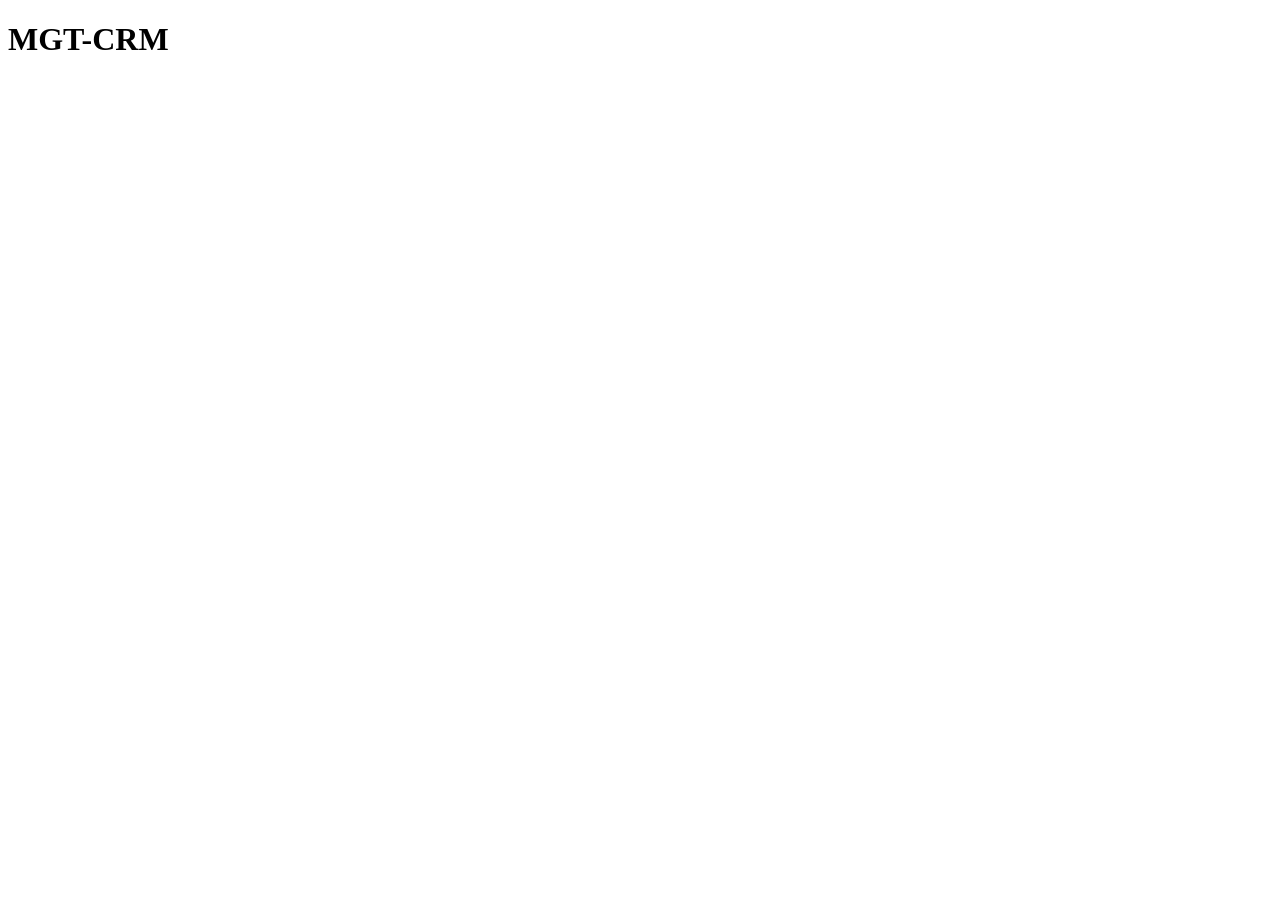
==== index.html @ ab5a0347 "Initial folder structure for GitHub Pages HTML prototype Co-Authored-By: Claude Sonnet 4.6 <noreply@" ====
<!DOCTYPE html>
<html lang="en">
<head>
  <meta charset="UTF-8" />
  <meta name="viewport" content="width=device-width, initial-scale=1.0" />
  <title>MGT-CRM Prototype</title>
  <link rel="stylesheet" href="assets/css/style.css" />
</head>
<body>
  <h1>MGT-CRM</h1>
  <script src="assets/js/main.js"></script>
</body>
</html>
---- assets/css/style.css ----
/* MGT-CRM styles */
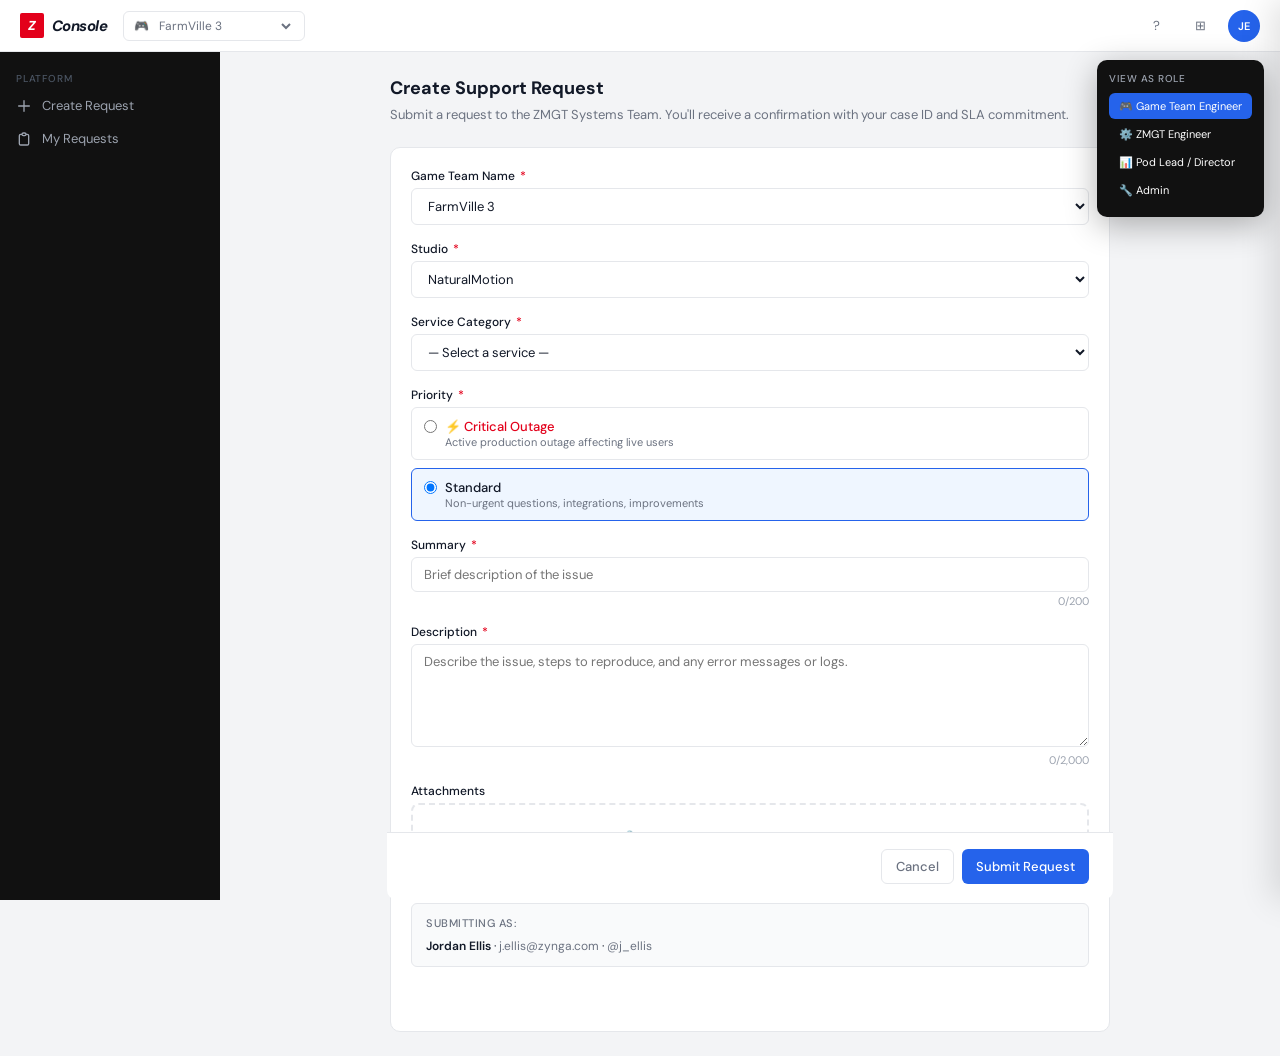
==== commit 6f9c6990: "Rename ZMGT_CRM_Prototype_v2.html to index.html" ====
--- a/index.html
+++ b/index.html
@@ -1,13 +1,1821 @@
 <!DOCTYPE html>
 <html lang="en">
 <head>
-  <meta charset="UTF-8" />
-  <meta name="viewport" content="width=device-width, initial-scale=1.0" />
-  <title>MGT-CRM Prototype</title>
-  <link rel="stylesheet" href="assets/css/style.css" />
+<meta charset="UTF-8">
+<meta name="viewport" content="width=device-width, initial-scale=1.0">
+<title>ZMGT Developer Portal — Support CRM</title>
+<link rel="preconnect" href="https://fonts.googleapis.com">
+<link href="https://fonts.googleapis.com/css2?family=DM+Sans:wght@400;500;600;700&family=DM+Mono:wght@400;500&display=swap" rel="stylesheet">
+<style>
+  :root {
+    --sidebar-bg: #111111;
+    --primary: #2563EB;
+    --primary-light: #EFF6FF;
+    --content-bg: #F3F4F6;
+    --card: #FFFFFF;
+    --border: #E5E7EB;
+    --text-primary: #111827;
+    --text-secondary: #6B7280;
+    --text-tertiary: #9CA3AF;
+    --red: #E3001B;
+    --red-light: #FEE2E2;
+    --amber: #D97706;
+    --amber-light: #FEF3C7;
+    --green: #16A34A;
+    --green-light: #DCFCE7;
+    --purple: #7C3AED;
+    --purple-light: #EDE9FE;
+    --gray: #6B7280;
+    --nav-w: 220px;
+    --top-h: 52px;
+  }
+  * { box-sizing: border-box; margin: 0; padding: 0; }
+  body { font-family: 'DM Sans', sans-serif; font-size: 13px; color: var(--text-primary); background: var(--content-bg); display: flex; flex-direction: column; min-height: 100vh; }
+  
+  /* TOP NAV */
+  .topnav {
+    position: fixed; top: 0; left: 0; right: 0; height: var(--top-h);
+    background: #fff; border-bottom: 1px solid var(--border);
+    display: flex; align-items: center; padding: 0 20px; z-index: 100;
+    justify-content: space-between;
+  }
+  .topnav-left { display: flex; align-items: center; gap: 16px; }
+  .logo { display: flex; align-items: center; gap: 8px; text-decoration: none; }
+  .logo-mark { background: var(--red); color: #fff; font-weight: 900; font-style: italic; font-size: 13px; padding: 4px 8px; border-radius: 2px; letter-spacing: -0.5px; }
+  .logo-text { font-weight: 700; font-style: italic; font-size: 15px; color: var(--text-primary); letter-spacing: -0.5px; }
+  .game-selector {
+    display: flex; align-items: center; gap: 6px; padding: 5px 10px;
+    border: 1px solid var(--border); border-radius: 6px; cursor: pointer;
+    font-size: 12px; color: var(--text-secondary); background: #fff;
+  }
+  .game-selector:hover { border-color: var(--primary); }
+  .topnav-right { display: flex; align-items: center; gap: 12px; }
+  .nav-icon { width: 32px; height: 32px; display: flex; align-items: center; justify-content: center; border-radius: 6px; cursor: pointer; color: var(--text-secondary); }
+  .nav-icon:hover { background: var(--content-bg); }
+  .avatar { width: 32px; height: 32px; background: var(--primary); border-radius: 50%; color: #fff; font-size: 11px; font-weight: 600; display: flex; align-items: center; justify-content: center; cursor: pointer; }
+
+  /* ROLE SWITCHER */
+  .role-switcher {
+    position: fixed; top: 60px; right: 16px; background: var(--sidebar-bg); color: #fff;
+    border-radius: 10px; padding: 12px; z-index: 200; font-size: 11px; box-shadow: 0 8px 32px rgba(0,0,0,0.3);
+  }
+  .role-switcher label { color: var(--text-tertiary); font-size: 10px; font-weight: 500; text-transform: uppercase; letter-spacing: 0.5px; display: block; margin-bottom: 8px; }
+  .role-btn { display: block; width: 100%; text-align: left; padding: 6px 10px; border-radius: 6px; border: none; background: transparent; color: #fff; font-size: 11px; cursor: pointer; font-family: 'DM Sans', sans-serif; margin-bottom: 2px; }
+  .role-btn:hover, .role-btn.active { background: var(--primary); }
+
+  /* SIDEBAR */
+  .sidebar {
+    position: fixed; top: var(--top-h); left: 0; bottom: 0; width: var(--nav-w);
+    background: var(--sidebar-bg); z-index: 90; overflow-y: auto; padding: 8px 0;
+  }
+  .nav-section-label { color: #4B5563; font-size: 10px; font-weight: 500; text-transform: uppercase; letter-spacing: 0.8px; padding: 12px 16px 4px; }
+  .nav-item {
+    display: flex; align-items: center; gap: 10px; padding: 8px 16px; cursor: pointer;
+    color: #9CA3AF; font-size: 13px; position: relative; transition: color 0.15s;
+    border: none; background: transparent; width: 100%; text-align: left; font-family: 'DM Sans', sans-serif;
+  }
+  .nav-item:hover { color: #fff; }
+  .nav-item.active { color: #fff; background: rgba(37,99,235,0.15); }
+  .nav-item.active::before { content: ''; position: absolute; left: 0; top: 4px; bottom: 4px; width: 3px; background: var(--primary); border-radius: 0 2px 2px 0; }
+  .nav-icon-s { width: 16px; height: 16px; flex-shrink: 0; }
+
+  /* MAIN CONTENT */
+  .main { margin-left: var(--nav-w); margin-top: var(--top-h); padding: 24px; min-height: calc(100vh - var(--top-h)); }
+
+  /* ALERT BANNER */
+  .alert-banner { background: var(--red-light); border-bottom: 1px solid #FECACA; padding: 10px 24px; margin-left: var(--nav-w); margin-top: var(--top-h); position: sticky; top: var(--top-h); z-index: 80; display: flex; align-items: center; justify-content: space-between; }
+  .alert-banner.hidden { display: none; }
+  .alert-banner-text { color: var(--red); font-size: 13px; font-weight: 500; display: flex; align-items: center; gap: 8px; }
+  .alert-banner-close { color: var(--red); cursor: pointer; font-size: 16px; background: none; border: none; padding: 0; }
+
+  /* CARDS */
+  .card { background: var(--card); border: 1px solid var(--border); border-radius: 10px; padding: 20px; }
+  .card-title { font-size: 14px; font-weight: 600; color: var(--text-primary); margin-bottom: 16px; }
+  .page-title { font-size: 18px; font-weight: 700; margin-bottom: 6px; }
+  .page-sub { color: var(--text-secondary); font-size: 13px; margin-bottom: 24px; }
+
+  /* BADGES */
+  .badge { display: inline-flex; align-items: center; gap: 4px; padding: 2px 8px; border-radius: 20px; font-size: 11px; font-weight: 500; white-space: nowrap; }
+  .badge-open { background: #EFF6FF; color: var(--primary); }
+  .badge-inprogress { background: var(--amber-light); color: var(--amber); }
+  .badge-waiting { background: var(--purple-light); color: var(--purple); }
+  .badge-resolved { background: var(--green-light); color: var(--green); }
+  .badge-autoclosed { background: #F3F4F6; color: var(--gray); }
+  .badge-critical { background: var(--red-light); color: var(--red); }
+  .badge-standard { background: #F3F4F6; color: var(--gray); border: 1px solid var(--border); }
+  .badge-active { background: var(--green-light); color: var(--green); }
+  .badge-disabled { background: #F3F4F6; color: var(--gray); }
+  .badge-proto { background: #FEF3C7; color: #92400E; }
+  .badge-preprod { background: var(--purple-light); color: var(--purple); }
+  .badge-prod { background: var(--green-light); color: var(--green); }
+
+  /* SLA BAR */
+  .sla-bar-wrap { display: flex; flex-direction: column; gap: 3px; min-width: 100px; }
+  .sla-bar-track { height: 4px; border-radius: 2px; background: var(--border); overflow: hidden; }
+  .sla-bar-fill { height: 100%; border-radius: 2px; transition: width 0.3s; }
+  .sla-fill-green { background: var(--green); }
+  .sla-fill-amber { background: var(--amber); }
+  .sla-fill-red { background: var(--red); }
+  .sla-fill-gray { background: var(--text-tertiary); }
+  .sla-label { font-size: 11px; color: var(--text-secondary); }
+  .sla-label.breached { color: var(--red); font-weight: 500; }
+  .sla-label.atrisk { color: var(--amber); font-weight: 500; }
+
+  /* TABLES */
+  .data-table { width: 100%; border-collapse: collapse; }
+  .data-table th { font-size: 11px; font-weight: 500; text-transform: uppercase; letter-spacing: 0.5px; color: var(--text-secondary); padding: 8px 12px; text-align: left; border-bottom: 1px solid var(--border); background: #FAFAFA; }
+  .data-table td { padding: 10px 12px; border-bottom: 1px solid var(--border); font-size: 13px; vertical-align: middle; }
+  .data-table tr:last-child td { border-bottom: none; }
+  .data-table tr.clickable { cursor: pointer; }
+  .data-table tr.clickable:hover td { background: #F9FAFB; }
+  .data-table tr.critical-row td:first-child { border-left: 3px solid var(--red); }
+  .data-table tr.breach-row td { background: #FFF5F5; }
+  .mono { font-family: 'DM Mono', monospace; font-size: 12px; color: var(--text-secondary); }
+  .link { color: var(--primary); cursor: pointer; text-decoration: none; }
+  .link:hover { text-decoration: underline; }
+
+  /* FILTER BAR */
+  .filter-bar { display: flex; align-items: center; gap: 8px; margin-bottom: 16px; flex-wrap: wrap; }
+  .filter-select { padding: 7px 10px; border: 1px solid var(--border); border-radius: 6px; font-size: 12px; background: #fff; color: var(--text-primary); font-family: 'DM Sans', sans-serif; cursor: pointer; }
+  .filter-select:focus { outline: none; border-color: var(--primary); }
+  .search-input { padding: 7px 12px; border: 1px solid var(--border); border-radius: 6px; font-size: 13px; background: #fff; color: var(--text-primary); font-family: 'DM Sans', sans-serif; min-width: 200px; }
+  .search-input:focus { outline: none; border-color: var(--primary); }
+  .filter-chip { display: inline-flex; align-items: center; gap: 4px; padding: 3px 8px; background: var(--primary-light); color: var(--primary); border-radius: 20px; font-size: 11px; }
+  .filter-chip button { border: none; background: none; color: var(--primary); cursor: pointer; padding: 0; font-size: 13px; line-height: 1; }
+
+  /* BUTTONS */
+  .btn { display: inline-flex; align-items: center; gap: 6px; padding: 8px 14px; border-radius: 6px; font-size: 13px; font-weight: 500; cursor: pointer; border: none; font-family: 'DM Sans', sans-serif; transition: opacity 0.15s; white-space: nowrap; }
+  .btn:hover { opacity: 0.88; }
+  .btn-primary { background: var(--primary); color: #fff; }
+  .btn-secondary { background: #fff; color: var(--text-primary); border: 1px solid var(--border); }
+  .btn-ghost { background: transparent; color: var(--text-secondary); border: 1px solid var(--border); }
+  .btn-danger { background: var(--red); color: #fff; }
+  .btn-sm { padding: 5px 10px; font-size: 12px; }
+  .btn-icon { padding: 6px; border-radius: 6px; background: transparent; border: none; cursor: pointer; color: var(--text-secondary); font-size: 14px; }
+  .btn-icon:hover { background: var(--content-bg); }
+
+  /* FORMS */
+  .form-group { margin-bottom: 16px; }
+  .form-label { display: block; font-size: 12px; font-weight: 500; color: var(--text-primary); margin-bottom: 4px; }
+  .form-label .req { color: var(--red); margin-left: 2px; }
+  .form-input, .form-select, .form-textarea { width: 100%; padding: 8px 12px; border: 1px solid var(--border); border-radius: 6px; font-size: 13px; font-family: 'DM Sans', sans-serif; color: var(--text-primary); background: #fff; }
+  .form-input:focus, .form-select:focus, .form-textarea:focus { outline: none; border-color: var(--primary); box-shadow: 0 0 0 3px rgba(37,99,235,0.08); }
+  .form-textarea { resize: vertical; min-height: 90px; }
+  .form-error { color: #B91C1C; font-size: 11px; margin-top: 3px; }
+  .form-hint { color: var(--text-secondary); font-size: 11px; margin-top: 3px; }
+  .char-counter { font-size: 11px; color: var(--text-tertiary); text-align: right; margin-top: 2px; }
+  .radio-group { display: flex; flex-direction: column; gap: 8px; }
+  .radio-option { display: flex; align-items: flex-start; gap: 8px; padding: 10px 12px; border: 1px solid var(--border); border-radius: 6px; cursor: pointer; }
+  .radio-option:hover { border-color: var(--primary); background: var(--primary-light); }
+  .radio-option.selected { border-color: var(--primary); background: var(--primary-light); }
+  .radio-option input { margin-top: 2px; }
+  .callout { padding: 10px 14px; border-radius: 6px; font-size: 12px; margin-top: 8px; }
+  .callout-amber { background: var(--amber-light); color: #92400E; border: 1px solid #FDE68A; }
+  .callout-blue { background: var(--primary-light); color: #1D4ED8; border: 1px solid #BFDBFE; }
+  .callout-green { background: var(--green-light); color: #14532D; border: 1px solid #BBF7D0; }
+  .route-preview { display: inline-flex; align-items: center; gap: 6px; padding: 4px 10px; background: var(--primary-light); color: var(--primary); border-radius: 20px; font-size: 12px; margin-top: 6px; }
+  .submitter-block { background: #F9FAFB; border: 1px solid var(--border); border-radius: 6px; padding: 12px 14px; font-size: 12px; }
+  .submitter-block strong { font-weight: 600; color: var(--text-primary); }
+  .drop-zone { border: 2px dashed var(--border); border-radius: 8px; padding: 24px; text-align: center; color: var(--text-secondary); font-size: 12px; cursor: pointer; transition: border-color 0.15s, background 0.15s; }
+  .drop-zone:hover { border-color: var(--primary); background: var(--primary-light); }
+  .form-sticky { position: sticky; bottom: 0; background: #fff; border-top: 1px solid var(--border); padding: 16px 24px; display: flex; gap: 8px; justify-content: flex-end; margin: 0 -24px -24px; border-radius: 0 0 10px 10px; }
+
+  /* DRAWER */
+  .drawer-overlay { position: fixed; inset: 0; background: rgba(0,0,0,0.25); z-index: 150; display: none; }
+  .drawer-overlay.open { display: block; }
+  .drawer { position: fixed; top: 0; right: 0; bottom: 0; width: 480px; background: #fff; z-index: 160; overflow-y: auto; box-shadow: -8px 0 32px rgba(0,0,0,0.12); transform: translateX(100%); transition: transform 0.25s ease; }
+  .drawer.open { transform: translateX(0); }
+  .drawer-header { padding: 16px 20px; border-bottom: 1px solid var(--border); display: flex; align-items: center; justify-content: space-between; position: sticky; top: 0; background: #fff; z-index: 1; }
+  .drawer-header-left { display: flex; align-items: center; gap: 8px; }
+  .drawer-body { padding: 20px; }
+  .drawer-section { margin-bottom: 20px; padding-bottom: 20px; border-bottom: 1px solid var(--border); }
+  .drawer-section:last-child { border-bottom: none; }
+  .drawer-section-title { font-size: 11px; font-weight: 500; text-transform: uppercase; letter-spacing: 0.5px; color: var(--text-secondary); margin-bottom: 10px; }
+
+  /* TIMELINE */
+  .timeline { display: flex; flex-direction: column; gap: 0; }
+  .timeline-item { display: flex; gap: 12px; padding-bottom: 16px; position: relative; }
+  .timeline-item::before { content: ''; position: absolute; left: 7px; top: 18px; bottom: -4px; width: 1px; background: var(--border); }
+  .timeline-item:last-child::before { display: none; }
+  .timeline-dot { width: 16px; height: 16px; border-radius: 50%; background: var(--border); flex-shrink: 0; margin-top: 2px; display: flex; align-items: center; justify-content: center; }
+  .timeline-dot.blue { background: var(--primary); }
+  .timeline-dot.green { background: var(--green); }
+  .timeline-dot.amber { background: var(--amber); }
+  .timeline-dot.red { background: var(--red); }
+  .timeline-content { flex: 1; }
+  .timeline-event { font-size: 13px; font-weight: 500; }
+  .timeline-meta { font-size: 11px; color: var(--text-secondary); margin-top: 2px; }
+
+  /* MODAL */
+  .modal-overlay { position: fixed; inset: 0; background: rgba(0,0,0,0.4); z-index: 200; display: none; align-items: center; justify-content: center; }
+  .modal-overlay.open { display: flex; }
+  .modal { background: #fff; border-radius: 12px; padding: 24px; width: 480px; max-width: 90vw; box-shadow: 0 20px 60px rgba(0,0,0,0.2); }
+  .modal-title { font-size: 16px; font-weight: 600; margin-bottom: 8px; }
+  .modal-sub { color: var(--text-secondary); font-size: 13px; margin-bottom: 20px; }
+  .modal-actions { display: flex; gap: 8px; justify-content: flex-end; margin-top: 20px; }
+
+  /* TOAST */
+  .toast-container { position: fixed; bottom: 20px; right: 20px; z-index: 300; display: flex; flex-direction: column; gap: 8px; }
+  .toast { background: #fff; border-radius: 8px; padding: 12px 16px; box-shadow: 0 4px 20px rgba(0,0,0,0.15); border-left: 4px solid; display: flex; align-items: center; justify-content: space-between; gap: 12px; min-width: 280px; animation: slideIn 0.25s ease; font-size: 13px; }
+  .toast-green { border-left-color: var(--green); }
+  .toast-blue { border-left-color: var(--primary); }
+  .toast-amber { border-left-color: var(--amber); }
+  .toast-red { border-left-color: var(--red); }
+  .toast-close { background: none; border: none; cursor: pointer; color: var(--text-tertiary); font-size: 16px; padding: 0; }
+  @keyframes slideIn { from { transform: translateX(100%); opacity: 0; } to { transform: translateX(0); opacity: 1; } }
+
+  /* SCREEN SECTIONS */
+  .screen { display: none; }
+  .screen.active { display: block; }
+  .grid-2 { display: grid; grid-template-columns: 65fr 35fr; gap: 16px; }
+  .grid-3 { display: grid; grid-template-columns: repeat(3, 1fr); gap: 16px; }
+  .grid-4 { display: grid; grid-template-columns: repeat(4, 1fr); gap: 16px; }
+  .section-gap { margin-bottom: 16px; }
+
+  /* KPI CARDS */
+  .kpi-card { background: var(--card); border: 1px solid var(--border); border-radius: 10px; padding: 20px; }
+  .kpi-label { font-size: 12px; color: var(--text-secondary); font-weight: 500; text-transform: uppercase; letter-spacing: 0.5px; margin-bottom: 8px; }
+  .kpi-value { font-size: 28px; font-weight: 700; color: var(--text-primary); margin-bottom: 4px; }
+  .kpi-delta { font-size: 12px; display: flex; align-items: center; gap: 4px; }
+  .kpi-delta.pos { color: var(--green); }
+  .kpi-delta.neg { color: var(--red); }
+  .kpi-delta.warn { color: var(--amber); }
+
+  /* DONUT */
+  .donut-wrap { display: flex; align-items: center; gap: 24px; }
+  .donut-svg { transform: rotate(-90deg); }
+  .donut-center-text { text-anchor: middle; dominant-baseline: central; font-family: 'DM Sans', sans-serif; }
+  .donut-legend { display: flex; flex-direction: column; gap: 8px; }
+  .donut-legend-item { display: flex; align-items: center; gap: 8px; font-size: 12px; }
+  .donut-dot { width: 10px; height: 10px; border-radius: 50%; }
+
+  /* BAR CHART */
+  .bar-chart { display: flex; flex-direction: column; gap: 10px; }
+  .bar-row { display: flex; align-items: center; gap: 10px; }
+  .bar-label { font-size: 12px; color: var(--text-secondary); width: 120px; flex-shrink: 0; text-align: right; }
+  .bar-track { flex: 1; height: 20px; background: var(--content-bg); border-radius: 4px; overflow: hidden; position: relative; }
+  .bar-fill { height: 100%; border-radius: 4px; display: flex; align-items: center; padding-left: 8px; font-size: 11px; font-weight: 500; color: #fff; transition: width 0.6s ease; }
+  .bar-count { font-size: 12px; color: var(--text-secondary); width: 30px; flex-shrink: 0; }
+
+  /* TEAM PROFILE CARDS */
+  .profile-grid { display: grid; grid-template-columns: repeat(3, 1fr); gap: 16px; }
+  .profile-card { background: var(--card); border: 1px solid var(--border); border-radius: 10px; padding: 16px; cursor: pointer; transition: box-shadow 0.15s, border-color 0.15s; }
+  .profile-card:hover { border-color: var(--primary); box-shadow: 0 2px 12px rgba(37,99,235,0.08); }
+  .profile-card-name { font-size: 14px; font-weight: 600; margin-bottom: 2px; }
+  .profile-card-studio { font-size: 12px; color: var(--text-secondary); margin-bottom: 10px; }
+  .chip-group { display: flex; flex-wrap: wrap; gap: 4px; margin-bottom: 10px; }
+  .chip { display: inline-flex; padding: 2px 7px; background: var(--primary-light); color: var(--primary); border-radius: 20px; font-size: 11px; }
+  .profile-card-meta { display: flex; justify-content: space-between; font-size: 11px; color: var(--text-secondary); border-top: 1px solid var(--border); padding-top: 10px; margin-top: 2px; }
+
+  /* TABS */
+  .tabs { display: flex; border-bottom: 1px solid var(--border); margin-bottom: 20px; }
+  .tab { padding: 8px 16px; font-size: 13px; color: var(--text-secondary); cursor: pointer; border-bottom: 2px solid transparent; margin-bottom: -1px; font-weight: 500; }
+  .tab:hover { color: var(--text-primary); }
+  .tab.active { color: var(--primary); border-bottom-color: var(--primary); }
+  .tab-panel { display: none; }
+  .tab-panel.active { display: block; }
+
+  /* CONFIRMATION SCREEN */
+  .confirm-center { max-width: 560px; margin: 40px auto; }
+  .success-icon { width: 56px; height: 56px; background: var(--green-light); border-radius: 50%; display: flex; align-items: center; justify-content: center; margin: 0 auto 16px; font-size: 24px; }
+
+  /* NOTES */
+  .note-item { padding: 12px; background: #F9FAFB; border-radius: 6px; margin-bottom: 8px; }
+  .note-meta { font-size: 11px; color: var(--text-secondary); margin-bottom: 4px; }
+  .note-text { font-size: 13px; }
+
+  /* MISC */
+  .divider { border: none; border-top: 1px solid var(--border); margin: 16px 0; }
+  .inline-badge { display: inline-flex; align-items: center; gap: 4px; }
+  .text-right { text-align: right; }
+  .flex-between { display: flex; align-items: center; justify-content: space-between; }
+  .flex-gap { display: flex; align-items: center; gap: 8px; }
+  .mt-16 { margin-top: 16px; }
+  .mb-16 { margin-bottom: 16px; }
+  .text-sm { font-size: 12px; }
+  .text-secondary { color: var(--text-secondary); }
+  .fw-600 { font-weight: 600; }
+  .full-width { grid-column: 1 / -1; }
+
+  /* LOADING SKELETON */
+  .skeleton { background: linear-gradient(90deg, #F3F4F6 25%, #E5E7EB 50%, #F3F4F6 75%); background-size: 200% 100%; animation: shimmer 1.5s infinite; border-radius: 4px; }
+  @keyframes shimmer { 0% { background-position: 200% 0; } 100% { background-position: -200% 0; } }
+
+  /* ROUTING ANIMATION */
+  .routing-anim { display: flex; align-items: center; gap: 8px; padding: 16px; background: #F9FAFB; border-radius: 8px; font-size: 12px; margin: 12px 0; }
+  .routing-step { display: flex; align-items: center; gap: 6px; }
+  .routing-arrow { color: var(--text-tertiary); }
+  .routing-dot { width: 8px; height: 8px; border-radius: 50%; background: var(--primary); }
+  .routing-dot.pulse { animation: pulse 1.5s ease infinite; }
+  @keyframes pulse { 0%, 100% { transform: scale(1); opacity: 1; } 50% { transform: scale(1.4); opacity: 0.6; } }
+
+  /* QUICK-ASSIGN INLINE */
+  .quick-assign-cell { position: relative; }
+  .quick-assign-cell .assignee-val { cursor: pointer; color: var(--primary); font-size: 12px; }
+  .quick-assign-cell .assignee-val:hover { text-decoration: underline; }
+
+  /* PROGRESS BAR COMPOUND */
+  .sla-compound { display: flex; align-items: center; gap: 8px; }
+  .sla-full { flex: 1; }
+  .sla-actions-bar { display: flex; align-items: center; gap: 8px; flex-wrap: wrap; margin-bottom: 16px; }
+
+  /* SNAPSHOT PANEL */
+  .snapshot-panel { background: #FAFAFA; border: 1px solid var(--border); border-radius: 8px; padding: 14px; }
+  .snapshot-row { display: flex; justify-content: space-between; align-items: baseline; margin-bottom: 8px; font-size: 12px; }
+  .snapshot-row .label { color: var(--text-secondary); }
+  .snapshot-row .val { font-weight: 500; }
+  .contact-item { display: flex; justify-content: space-between; align-items: center; padding: 6px 0; border-bottom: 1px solid var(--border); font-size: 12px; }
+  .contact-item:last-child { border-bottom: none; }
+
+  /* AUDIT LOG */
+  .audit-row { font-size: 12px; }
+  .audit-expand { display: none; background: #F9FAFB; padding: 10px 12px; font-size: 11px; color: var(--text-secondary); }
+  .audit-row.expanded + .audit-expand { display: table-row; }
+</style>
 </head>
 <body>
-  <h1>MGT-CRM</h1>
-  <script src="assets/js/main.js"></script>
+
+<!-- ROLE SWITCHER -->
+<div class="role-switcher">
+  <label>View as Role</label>
+  <button class="role-btn active" onclick="setRole('game-team')">🎮 Game Team Engineer</button>
+  <button class="role-btn" onclick="setRole('zmgt')">⚙️ ZMGT Engineer</button>
+  <button class="role-btn" onclick="setRole('leadership')">📊 Pod Lead / Director</button>
+  <button class="role-btn" onclick="setRole('admin')">🔧 Admin</button>
+</div>
+
+<!-- TOP NAV -->
+<nav class="topnav">
+  <div class="topnav-left">
+    <a class="logo" href="#">
+      <span class="logo-mark">Z</span>
+      <span class="logo-text">Console</span>
+    </a>
+    <div class="game-selector" id="gameSelectorWrap">
+      <span>🎮</span>
+      <select style="border:none;background:transparent;font-size:12px;color:var(--text-secondary);font-family:'DM Sans',sans-serif;cursor:pointer;outline:none;">
+        <option>FarmVille 3</option>
+        <option>Words with Friends 2</option>
+        <option>Zynga Poker</option>
+      </select>
+    </div>
+  </div>
+  <div class="topnav-right">
+    <div class="nav-icon">?</div>
+    <div class="nav-icon">⊞</div>
+    <div class="avatar" id="userAvatar">JD</div>
+  </div>
+</nav>
+
+<!-- SLA BREACH BANNER -->
+<div class="alert-banner" id="alertBanner" style="margin-top:52px;">
+  <div class="alert-banner-text">
+    ⚠️ <strong>2 Critical Outage cases have breached SLA.</strong> Immediate action required.
+  </div>
+  <button class="alert-banner-close" onclick="document.getElementById('alertBanner').classList.add('hidden')">✕</button>
+</div>
+
+<!-- SIDEBAR -->
+<aside class="sidebar" id="sidebar">
+  <!-- Game Team Engineer nav -->
+  <div id="nav-game-team">
+    <div class="nav-section-label">Platform</div>
+    <button class="nav-item" onclick="navigate('s01')">
+      <svg class="nav-icon-s" fill="none" stroke="currentColor" viewBox="0 0 24 24"><path stroke-linecap="round" stroke-linejoin="round" stroke-width="2" d="M12 4v16m8-8H4"/></svg>
+      Create Request
+    </button>
+    <button class="nav-item" onclick="navigate('s02')">
+      <svg class="nav-icon-s" fill="none" stroke="currentColor" viewBox="0 0 24 24"><path stroke-linecap="round" stroke-linejoin="round" stroke-width="2" d="M9 5H7a2 2 0 00-2 2v12a2 2 0 002 2h10a2 2 0 002-2V7a2 2 0 00-2-2h-2M9 5a2 2 0 002 2h2a2 2 0 002-2M9 5a2 2 0 012-2h2a2 2 0 012 2"/></svg>
+      My Requests
+    </button>
+  </div>
+
+  <!-- ZMGT Engineer nav -->
+  <div id="nav-zmgt" style="display:none;">
+    <div class="nav-section-label">Platform</div>
+    <button class="nav-item">
+      <svg class="nav-icon-s" fill="none" stroke="currentColor" viewBox="0 0 24 24"><path stroke-linecap="round" stroke-linejoin="round" stroke-width="2" d="M3 12l2-2m0 0l7-7 7 7M5 10v10a1 1 0 001 1h3m10-11l2 2m-2-2v10a1 1 0 01-1 1h-3m-6 0a1 1 0 001-1v-4a1 1 0 011-1h2a1 1 0 011 1v4a1 1 0 001 1m-6 0h6"/></svg>
+      Onboarding
+    </button>
+    <button class="nav-item">
+      <svg class="nav-icon-s" fill="none" stroke="currentColor" viewBox="0 0 24 24"><path stroke-linecap="round" stroke-linejoin="round" stroke-width="2" d="M17 20h5v-2a3 3 0 00-5.356-1.857M17 20H7m10 0v-2c0-.656-.126-1.283-.356-1.857M7 20H2v-2a3 3 0 015.356-1.857M7 20v-2c0-.656.126-1.283.356-1.857m0 0a5.002 5.002 0 019.288 0"/></svg>
+      Studios
+    </button>
+    <div class="nav-section-label">Support</div>
+    <button class="nav-item active" onclick="navigate('s03')">
+      <svg class="nav-icon-s" fill="none" stroke="currentColor" viewBox="0 0 24 24"><path stroke-linecap="round" stroke-linejoin="round" stroke-width="2" d="M19 11H5m14 0a2 2 0 012 2v6a2 2 0 01-2 2H5a2 2 0 01-2-2v-6a2 2 0 012-2m14 0V9a2 2 0 00-2-2M5 11V9a2 2 0 012-2m0 0V5a2 2 0 012-2h6a2 2 0 012 2v2M7 7h10"/></svg>
+      Support Requests
+    </button>
+    <button class="nav-item" onclick="navigate('s06')">
+      <svg class="nav-icon-s" fill="none" stroke="currentColor" viewBox="0 0 24 24"><path stroke-linecap="round" stroke-linejoin="round" stroke-width="2" d="M19 21V5a2 2 0 00-2-2H7a2 2 0 00-2 2v16m14 0h2m-2 0h-5m-9 0H3m2 0h5M9 7h1m-1 4h1m4-4h1m-1 4h1m-2 10v-5a1 1 0 011-1h2a1 1 0 011 1v5m-4 0h4"/></svg>
+      Game Team Profiles
+    </button>
+  </div>
+
+  <!-- Leadership nav -->
+  <div id="nav-leadership" style="display:none;">
+    <div class="nav-section-label">Support</div>
+    <button class="nav-item" onclick="navigate('s03')">
+      <svg class="nav-icon-s" fill="none" stroke="currentColor" viewBox="0 0 24 24"><path stroke-linecap="round" stroke-linejoin="round" stroke-width="2" d="M19 11H5m14 0a2 2 0 012 2v6a2 2 0 01-2 2H5a2 2 0 01-2-2v-6a2 2 0 012-2m14 0V9a2 2 0 00-2-2M5 11V9a2 2 0 012-2m0 0V5a2 2 0 012-2h6a2 2 0 012 2v2M7 7h10"/></svg>
+      Support Requests
+    </button>
+    <button class="nav-item" onclick="navigate('s06')">
+      <svg class="nav-icon-s" fill="none" stroke="currentColor" viewBox="0 0 24 24"><path stroke-linecap="round" stroke-linejoin="round" stroke-width="2" d="M17 20h5v-2a3 3 0 00-5.356-1.857M17 20H7m10 0v-2c0-.656-.126-1.283-.356-1.857M7 20H2v-2a3 3 0 015.356-1.857M7 20v-2c0-.656.126-1.283.356-1.857m0 0a5.002 5.002 0 019.288 0"/></svg>
+      Game Team Profiles
+    </button>
+    <button class="nav-item active" onclick="navigate('s07')">
+      <svg class="nav-icon-s" fill="none" stroke="currentColor" viewBox="0 0 24 24"><path stroke-linecap="round" stroke-linejoin="round" stroke-width="2" d="M9 19v-6a2 2 0 00-2-2H5a2 2 0 00-2 2v6a2 2 0 002 2h2a2 2 0 002-2zm0 0V9a2 2 0 012-2h2a2 2 0 012 2v10m-6 0a2 2 0 002 2h2a2 2 0 002-2m0 0V5a2 2 0 012-2h2a2 2 0 012 2v14a2 2 0 01-2 2h-2a2 2 0 01-2-2z"/></svg>
+      Executive Dashboard
+    </button>
+  </div>
+
+  <!-- Admin nav -->
+  <div id="nav-admin" style="display:none;">
+    <div class="nav-section-label">Support</div>
+    <button class="nav-item" onclick="navigate('s03')">
+      <svg class="nav-icon-s" fill="none" stroke="currentColor" viewBox="0 0 24 24"><path stroke-linecap="round" stroke-linejoin="round" stroke-width="2" d="M19 11H5m14 0a2 2 0 012 2v6a2 2 0 01-2 2H5a2 2 0 01-2-2v-6a2 2 0 012-2m14 0V9a2 2 0 00-2-2M5 11V9a2 2 0 012-2m0 0V5a2 2 0 012-2h6a2 2 0 012 2v2M7 7h10"/></svg>
+      Support Requests
+    </button>
+    <button class="nav-item" onclick="navigate('s06')">Game Team Profiles</button>
+    <div class="nav-section-label">Admin</div>
+    <button class="nav-item active" onclick="navigate('s08')">
+      <svg class="nav-icon-s" fill="none" stroke="currentColor" viewBox="0 0 24 24"><path stroke-linecap="round" stroke-linejoin="round" stroke-width="2" d="M12 6V4m0 2a2 2 0 100 4m0-4a2 2 0 110 4m-6 8a2 2 0 100-4m0 4a2 2 0 110-4m0 4v2m0-6V4m6 6v10m6-2a2 2 0 100-4m0 4a2 2 0 110-4m0 4v2m0-6V4"/></svg>
+      Routing Rules
+    </button>
+    <button class="nav-item" onclick="navigate('s09')">
+      <svg class="nav-icon-s" fill="none" stroke="currentColor" viewBox="0 0 24 24"><path stroke-linecap="round" stroke-linejoin="round" stroke-width="2" d="M9 5H7a2 2 0 00-2 2v12a2 2 0 002 2h10a2 2 0 002-2V7a2 2 0 00-2-2h-2M9 5a2 2 0 002 2h2a2 2 0 002-2M9 5a2 2 0 012-2h2a2 2 0 012 2"/></svg>
+      Audit Log
+    </button>
+  </div>
+</aside>
+
+<!-- MAIN CONTENT -->
+<main class="main" id="main">
+
+  <!-- ============ S-01: INTAKE FORM ============ -->
+  <section class="screen active" id="screen-s01">
+    <div style="max-width:720px;margin:0 auto;">
+      <h1 class="page-title">Create Support Request</h1>
+      <p class="page-sub">Submit a request to the ZMGT Systems Team. You'll receive a confirmation with your case ID and SLA commitment.</p>
+      <div class="card">
+        <div class="form-group">
+          <label class="form-label">Game Team Name <span class="req">*</span></label>
+          <select class="form-select" onchange="updateRouting()">
+            <option>FarmVille 3</option>
+            <option>Words with Friends 2</option>
+            <option>Zynga Poker</option>
+            <option>Merge Dragons!</option>
+          </select>
+        </div>
+        <div class="form-group">
+          <label class="form-label">Studio <span class="req">*</span></label>
+          <select class="form-select">
+            <option>NaturalMotion</option>
+            <option>Zynga Austin</option>
+            <option>Zynga Baltimore</option>
+          </select>
+        </div>
+        <div class="form-group">
+          <label class="form-label">Service Category <span class="req">*</span></label>
+          <select class="form-select" id="serviceSelect" onchange="updateRouting()">
+            <option value="">— Select a service —</option>
+            <option value="aws">AWS Provisioning</option>
+            <option value="k8s">Kubernetes</option>
+            <option value="ci">Forge CI/CD</option>
+            <option value="db">Database Services</option>
+            <option value="obs">Observability</option>
+          </select>
+          <div id="routePreview" style="display:none;margin-top:8px;">
+            <span class="route-preview">🔀 Routed to: <strong id="routePodName">—</strong></span>
+          </div>
+        </div>
+        <div class="form-group">
+          <label class="form-label">Priority <span class="req">*</span></label>
+          <div class="radio-group">
+            <label class="radio-option" onclick="setPriority(this,'critical')">
+              <input type="radio" name="priority" value="critical"> 
+              <div>
+                <div style="font-weight:500;color:var(--red);">⚡ Critical Outage</div>
+                <div style="font-size:11px;color:var(--text-secondary);">Active production outage affecting live users</div>
+              </div>
+            </label>
+            <label class="radio-option selected" onclick="setPriority(this,'standard')">
+              <input type="radio" name="priority" value="standard" checked>
+              <div>
+                <div style="font-weight:500;">Standard</div>
+                <div style="font-size:11px;color:var(--text-secondary);">Non-urgent questions, integrations, improvements</div>
+              </div>
+            </label>
+          </div>
+          <div id="criticalCallout" style="display:none;" class="callout callout-amber">
+            ⚠️ <strong>Critical Outage SLA:</strong> 2-hour first response, 24-hour resolution. Use only for active production outages. Misuse may result in deprioritization.
+          </div>
+        </div>
+        <div class="form-group">
+          <label class="form-label">Summary <span class="req">*</span></label>
+          <input type="text" class="form-input" id="summaryInput" maxlength="200" placeholder="Brief description of the issue" oninput="updateCharCount(this,'summaryCount',200)">
+          <div class="char-counter"><span id="summaryCount">0</span>/200</div>
+        </div>
+        <div class="form-group">
+          <label class="form-label">Description <span class="req">*</span></label>
+          <textarea class="form-textarea" rows="5" maxlength="2000" placeholder="Describe the issue, steps to reproduce, and any error messages or logs." oninput="updateCharCount(this,'descCount',2000)"></textarea>
+          <div class="char-counter"><span id="descCount">0</span>/2,000</div>
+        </div>
+        <div class="form-group">
+          <label class="form-label">Attachments</label>
+          <div class="drop-zone" onclick="showToast('File picker not available in prototype','blue')">
+            📎 Drag & drop files here, or click to browse<br>
+            <span style="font-size:11px;color:var(--text-tertiary);">Accepted: CSV, .md, PNG, JPG, GIF · Max size TBD</span>
+          </div>
+        </div>
+        <div class="submitter-block mt-16">
+          <div style="font-size:11px;color:var(--text-secondary);font-weight:500;text-transform:uppercase;letter-spacing:0.5px;margin-bottom:8px;">Submitting as:</div>
+          <div><strong>Jordan Ellis</strong> · <span style="color:var(--text-secondary);">j.ellis@zynga.com</span> · <span style="color:var(--text-secondary);">@j_ellis</span></div>
+        </div>
+        <div class="form-sticky">
+          <button class="btn btn-ghost" onclick="navigate('s02')">Cancel</button>
+          <button class="btn btn-primary" onclick="submitRequest()">Submit Request</button>
+        </div>
+      </div>
+    </div>
+  </section>
+
+  <!-- ============ S-01b: CONFIRMATION ============ -->
+  <section class="screen" id="screen-s01b">
+    <div class="confirm-center">
+      <div class="card" style="text-align:center;padding:40px;">
+        <div class="success-icon">✅</div>
+        <h2 style="font-size:20px;font-weight:700;margin-bottom:4px;">Request Submitted</h2>
+        <p style="color:var(--text-secondary);margin-bottom:24px;">Your request has been received and is being routed.</p>
+        <div class="callout callout-blue" style="text-align:left;margin-bottom:16px;">
+          <div style="font-size:11px;font-weight:500;text-transform:uppercase;letter-spacing:0.5px;margin-bottom:8px;color:var(--primary);">Case Details</div>
+          <div style="display:grid;grid-template-columns:1fr 1fr;gap:8px;font-size:12px;">
+            <div><span style="color:var(--text-secondary);">Case ID:</span><br><span class="mono" style="font-size:14px;font-weight:600;">CASE-0049</span></div>
+            <div><span style="color:var(--text-secondary);">Jira Ticket:</span><br><a class="link mono" style="font-size:13px;">ZMGT-2855</a></div>
+            <div><span style="color:var(--text-secondary);">Priority:</span><br><span class="badge badge-standard">Standard</span></div>
+            <div><span style="color:var(--text-secondary);">Routed to:</span><br><strong>Cloud Infrastructure Pod</strong></div>
+          </div>
+        </div>
+        <div style="background:#F9FAFB;border-radius:8px;padding:14px;margin-bottom:24px;text-align:left;">
+          <div style="font-size:11px;font-weight:500;text-transform:uppercase;letter-spacing:0.5px;margin-bottom:10px;color:var(--text-secondary);">SLA Commitment</div>
+          <div style="display:flex;justify-content:space-between;font-size:13px;margin-bottom:6px;"><span>First Response</span><span style="font-weight:600;">Within 8 business hours</span></div>
+          <div style="display:flex;justify-content:space-between;font-size:13px;"><span>Resolution Target</span><span style="font-weight:600;">Within 5 business days</span></div>
+        </div>
+        <p style="font-size:12px;color:var(--text-secondary);margin-bottom:24px;">You will receive a Slack notification at <strong>@j_ellis</strong> when an engineer picks up your request.</p>
+        <div style="display:flex;gap:8px;justify-content:center;">
+          <button class="btn btn-primary" onclick="navigate('s02')">View My Requests</button>
+          <button class="btn btn-ghost" onclick="navigate('s01')">Submit Another Request</button>
+        </div>
+      </div>
+    </div>
+  </section>
+
+  <!-- ============ S-02: MY REQUESTS ============ -->
+  <section class="screen" id="screen-s02">
+    <div class="flex-between mb-16">
+      <h1 class="page-title" style="margin:0;">My Support Requests</h1>
+      <button class="btn btn-primary btn-sm" onclick="navigate('s01')">+ New Request</button>
+    </div>
+    <div class="filter-bar">
+      <select class="filter-select"><option>All Status</option><option>Open</option><option>In Progress</option><option>Waiting on Customer</option><option>Resolved</option></select>
+      <select class="filter-select"><option>All Priority</option><option>Critical Outage</option><option>Standard</option></select>
+      <input type="text" class="search-input" placeholder="Search requests…">
+    </div>
+    <div class="card" style="padding:0;overflow:hidden;">
+      <table class="data-table">
+        <thead>
+          <tr>
+            <th>Case ID</th>
+            <th>Summary</th>
+            <th>Service</th>
+            <th>Priority</th>
+            <th>Status</th>
+            <th>SLA</th>
+            <th>Created</th>
+          </tr>
+        </thead>
+        <tbody>
+          <tr class="clickable critical-row" onclick="openDrawer()">
+            <td class="mono">CASE-0043</td>
+            <td style="max-width:200px;">Pod autoscaler failure — FV3 prod</td>
+            <td>Kubernetes</td>
+            <td><span class="badge badge-critical">⚡ Critical</span></td>
+            <td><span class="badge badge-inprogress">In Progress</span></td>
+            <td>
+              <div class="sla-bar-wrap">
+                <div class="sla-bar-track"><div class="sla-bar-fill sla-fill-red" style="width:95%"></div></div>
+                <div class="sla-label breached">🔴 Breached</div>
+              </div>
+            </td>
+            <td class="text-sm text-secondary">Mar 8, 2026</td>
+          </tr>
+          <tr class="clickable" onclick="openDrawer()">
+            <td class="mono">CASE-0045</td>
+            <td>S3 bucket permissions for new env</td>
+            <td>AWS Provisioning</td>
+            <td><span class="badge badge-standard">Standard</span></td>
+            <td><span class="badge badge-inprogress">In Progress</span></td>
+            <td>
+              <div class="sla-bar-wrap">
+                <div class="sla-bar-track"><div class="sla-bar-fill sla-fill-amber" style="width:82%"></div></div>
+                <div class="sla-label atrisk">⚠️ At Risk · 3h left</div>
+              </div>
+            </td>
+            <td class="text-sm text-secondary">Mar 9, 2026</td>
+          </tr>
+          <tr class="clickable" onclick="openDrawer()">
+            <td class="mono">CASE-0047</td>
+            <td>CI pipeline fails on main branch</td>
+            <td>Forge CI/CD</td>
+            <td><span class="badge badge-standard">Standard</span></td>
+            <td><span class="badge badge-waiting">Waiting on Customer</span></td>
+            <td>
+              <div class="sla-bar-wrap">
+                <div class="sla-bar-track"><div class="sla-bar-fill sla-fill-gray" style="width:45%"></div></div>
+                <div class="sla-label">⏸ Paused · Day 2</div>
+              </div>
+            </td>
+            <td class="text-sm text-secondary">Mar 9, 2026</td>
+          </tr>
+          <tr class="clickable" onclick="openDrawer()">
+            <td class="mono">CASE-0038</td>
+            <td>Onboarding checklist — new env setup</td>
+            <td>AWS Provisioning</td>
+            <td><span class="badge badge-standard">Standard</span></td>
+            <td><span class="badge badge-resolved">Resolved</span></td>
+            <td>
+              <div class="sla-bar-wrap">
+                <div class="sla-bar-track"><div class="sla-bar-fill sla-fill-green" style="width:60%"></div></div>
+                <div class="sla-label" style="color:var(--green);">✓ Met · 2d 4h</div>
+              </div>
+            </td>
+            <td class="text-sm text-secondary">Mar 1, 2026</td>
+          </tr>
+          <tr class="clickable" onclick="openDrawer()">
+            <td class="mono">CASE-0029</td>
+            <td>K8s namespace quota exceeded</td>
+            <td>Kubernetes</td>
+            <td><span class="badge badge-standard">Standard</span></td>
+            <td><span class="badge badge-autoclosed">Auto-Closed</span></td>
+            <td>
+              <div class="sla-bar-wrap">
+                <div class="sla-bar-track"><div class="sla-bar-fill sla-fill-gray" style="width:100%"></div></div>
+                <div class="sla-label">Auto-closed · Day 20</div>
+              </div>
+            </td>
+            <td class="text-sm text-secondary">Feb 18, 2026</td>
+          </tr>
+        </tbody>
+      </table>
+    </div>
+  </section>
+
+  <!-- ============ S-03: SUPPORT QUEUE ============ -->
+  <section class="screen" id="screen-s03">
+    <div class="flex-between mb-16">
+      <h1 class="page-title" style="margin:0;">Support Requests</h1>
+      <div class="flex-gap">
+        <button class="btn btn-ghost btn-sm">My Pod</button>
+        <button class="btn btn-secondary btn-sm">All Pods</button>
+      </div>
+    </div>
+    <div class="filter-bar">
+      <select class="filter-select"><option>All Status</option><option>Open</option><option>In Progress</option><option>Waiting on Customer</option></select>
+      <select class="filter-select"><option>All Priority</option><option>Critical Outage</option><option>Standard</option></select>
+      <select class="filter-select"><option>All Pods</option><option>Cloud Infra</option><option>Platform</option><option>Data</option><option>DevEx</option></select>
+      <select class="filter-select"><option>All Assignees</option><option>Me</option><option>Unassigned</option></select>
+      <input type="text" class="search-input" placeholder="Search cases…">
+    </div>
+    <div class="card" style="padding:0;overflow:hidden;">
+      <table class="data-table">
+        <thead>
+          <tr>
+            <th style="width:32px;"><input type="checkbox"></th>
+            <th>Case ID</th>
+            <th>Game Team</th>
+            <th>Summary</th>
+            <th>Service</th>
+            <th>Priority</th>
+            <th>Status</th>
+            <th>Assigned To</th>
+            <th>SLA</th>
+            <th>Created</th>
+          </tr>
+        </thead>
+        <tbody>
+          <tr class="clickable critical-row breach-row" onclick="navigate('s04')">
+            <td><input type="checkbox" onclick="event.stopPropagation()"></td>
+            <td class="mono">CASE-0043</td>
+            <td><a class="link" onclick="event.stopPropagation();navigate('s05')">FarmVille 3</a></td>
+            <td style="max-width:180px;">Pod autoscaler failure — FV3 prod</td>
+            <td>Kubernetes</td>
+            <td><span class="badge badge-critical">⚡ Critical</span></td>
+            <td><span class="badge badge-inprogress">In Progress</span></td>
+            <td class="quick-assign-cell"><span class="assignee-val" onclick="event.stopPropagation();showAssignModal()">M. Patel</span></td>
+            <td>
+              <div class="sla-bar-wrap" style="min-width:90px;">
+                <div class="sla-bar-track"><div class="sla-bar-fill sla-fill-red" style="width:100%"></div></div>
+                <div class="sla-label breached">🔴 Breached</div>
+              </div>
+            </td>
+            <td class="text-sm text-secondary">Mar 8</td>
+          </tr>
+          <tr class="clickable critical-row" onclick="navigate('s04')">
+            <td><input type="checkbox" onclick="event.stopPropagation()"></td>
+            <td class="mono">CASE-0044</td>
+            <td><a class="link" onclick="event.stopPropagation();navigate('s05')">Zynga Poker</a></td>
+            <td>Auth service down — prod environment</td>
+            <td>AWS Provisioning</td>
+            <td><span class="badge badge-critical">⚡ Critical</span></td>
+            <td><span class="badge badge-open">Open</span></td>
+            <td class="quick-assign-cell"><span class="assignee-val" onclick="event.stopPropagation();showAssignModal()">Unassigned</span></td>
+            <td>
+              <div class="sla-bar-wrap" style="min-width:90px;">
+                <div class="sla-bar-track"><div class="sla-bar-fill sla-fill-red" style="width:88%"></div></div>
+                <div class="sla-label breached">🔴 22h elapsed</div>
+              </div>
+            </td>
+            <td class="text-sm text-secondary">Mar 9</td>
+          </tr>
+          <tr class="clickable" onclick="navigate('s04')">
+            <td><input type="checkbox" onclick="event.stopPropagation()"></td>
+            <td class="mono">CASE-0045</td>
+            <td><a class="link" onclick="event.stopPropagation();navigate('s05')">FarmVille 3</a></td>
+            <td>S3 bucket permissions for new env</td>
+            <td>AWS Provisioning</td>
+            <td><span class="badge badge-standard">Standard</span></td>
+            <td><span class="badge badge-inprogress">In Progress</span></td>
+            <td class="quick-assign-cell"><span class="assignee-val" onclick="event.stopPropagation();showAssignModal()">S. Chen</span></td>
+            <td>
+              <div class="sla-bar-wrap" style="min-width:90px;">
+                <div class="sla-bar-track"><div class="sla-bar-fill sla-fill-amber" style="width:82%"></div></div>
+                <div class="sla-label atrisk">⚠️ 3h left</div>
+              </div>
+            </td>
+            <td class="text-sm text-secondary">Mar 9</td>
+          </tr>
+          <tr class="clickable" onclick="navigate('s04')">
+            <td><input type="checkbox" onclick="event.stopPropagation()"></td>
+            <td class="mono">CASE-0046</td>
+            <td><a class="link" onclick="event.stopPropagation();navigate('s05')">Words w/ Friends 2</a></td>
+            <td>Observability dashboard missing metrics</td>
+            <td>Observability</td>
+            <td><span class="badge badge-standard">Standard</span></td>
+            <td><span class="badge badge-open">Open</span></td>
+            <td class="quick-assign-cell"><span class="assignee-val" onclick="event.stopPropagation();showAssignModal()">Unassigned</span></td>
+            <td>
+              <div class="sla-bar-wrap" style="min-width:90px;">
+                <div class="sla-bar-track"><div class="sla-bar-fill sla-fill-green" style="width:28%"></div></div>
+                <div class="sla-label">✓ 3d 6h left</div>
+              </div>
+            </td>
+            <td class="text-sm text-secondary">Mar 9</td>
+          </tr>
+          <tr class="clickable" onclick="navigate('s04')">
+            <td><input type="checkbox" onclick="event.stopPropagation()"></td>
+            <td class="mono">CASE-0047</td>
+            <td><a class="link" onclick="event.stopPropagation();navigate('s05')">Merge Dragons!</a></td>
+            <td>CI pipeline fails on main branch</td>
+            <td>Forge CI/CD</td>
+            <td><span class="badge badge-standard">Standard</span></td>
+            <td><span class="badge badge-waiting">Waiting on Customer</span></td>
+            <td class="quick-assign-cell"><span class="assignee-val">A. Rodriguez</span></td>
+            <td>
+              <div class="sla-bar-wrap" style="min-width:90px;">
+                <div class="sla-bar-track"><div class="sla-bar-fill sla-fill-gray" style="width:45%"></div></div>
+                <div class="sla-label">⏸ Paused · Day 2</div>
+              </div>
+            </td>
+            <td class="text-sm text-secondary">Mar 9</td>
+          </tr>
+          <tr class="clickable" onclick="navigate('s04')">
+            <td><input type="checkbox" onclick="event.stopPropagation()"></td>
+            <td class="mono">CASE-0048</td>
+            <td><a class="link" onclick="event.stopPropagation();navigate('s05')">Words w/ Friends 2</a></td>
+            <td>Request additional Kubernetes namespace quota</td>
+            <td>Kubernetes</td>
+            <td><span class="badge badge-standard">Standard</span></td>
+            <td><span class="badge badge-open">Open</span></td>
+            <td class="quick-assign-cell"><span class="assignee-val" onclick="event.stopPropagation();showAssignModal()">Unassigned</span></td>
+            <td>
+              <div class="sla-bar-wrap" style="min-width:90px;">
+                <div class="sla-bar-track"><div class="sla-bar-fill sla-fill-green" style="width:10%"></div></div>
+                <div class="sla-label">✓ 4d 20h left</div>
+              </div>
+            </td>
+            <td class="text-sm text-secondary">Mar 10</td>
+          </tr>
+        </tbody>
+      </table>
+    </div>
+  </section>
+
+  <!-- ============ S-04: CASE DETAIL ============ -->
+  <section class="screen" id="screen-s04">
+    <div class="flex-between mb-16">
+      <div class="flex-gap">
+        <button class="btn btn-ghost btn-sm" onclick="navigate('s03')">← Back to Queue</button>
+        <span class="mono" style="font-size:16px;font-weight:700;">CASE-0043</span>
+        <span class="badge badge-critical">⚡ Critical Outage</span>
+        <span class="badge badge-inprogress">In Progress</span>
+      </div>
+      <div class="sla-actions-bar">
+        <button class="btn btn-secondary btn-sm" onclick="showWaitingModal()">Set Waiting on Customer</button>
+        <button class="btn btn-secondary btn-sm" onclick="showReassignModal()">Reassign</button>
+        <button class="btn btn-primary btn-sm" onclick="showResolveModal()">✓ Resolve</button>
+      </div>
+    </div>
+
+    <!-- SLA BREACH BANNER for this case -->
+    <div style="background:var(--red-light);border:1px solid #FECACA;border-radius:8px;padding:10px 14px;margin-bottom:16px;display:flex;align-items:center;gap:8px;font-size:13px;color:var(--red);">
+      🔴 <strong>SLA Breached.</strong> This Critical Outage case exceeded the 24-hour resolution window by 3h 22m.
+    </div>
+
+    <div class="grid-2">
+      <!-- LEFT COLUMN -->
+      <div>
+        <div class="card section-gap">
+          <div class="card-title">Case Details</div>
+          <div style="display:grid;grid-template-columns:1fr 1fr;gap:12px;font-size:13px;">
+            <div><div class="text-sm text-secondary mb-4">Game Team</div><a class="link fw-600" onclick="navigate('s05')">FarmVille 3</a></div>
+            <div><div class="text-sm text-secondary mb-4">Studio</div><div>NaturalMotion</div></div>
+            <div><div class="text-sm text-secondary mb-4">Service</div><div>Kubernetes</div></div>
+            <div><div class="text-sm text-secondary mb-4">Routing Pod</div><div>Cloud Infrastructure</div></div>
+            <div><div class="text-sm text-secondary mb-4">Assigned Engineer</div><div>M. Patel</div></div>
+            <div><div class="text-sm text-secondary mb-4">Jira Ticket</div><a class="link mono">ZMGT-2847</a></div>
+            <div><div class="text-sm text-secondary mb-4">Created</div><div class="text-sm">Mar 8, 2026 · 09:14 AM</div></div>
+            <div><div class="text-sm text-secondary mb-4">Last Updated</div><div class="text-sm">Mar 10, 2026 · 11:32 AM</div></div>
+          </div>
+          <hr class="divider">
+          <div class="card-title" style="margin-bottom:8px;">SLA Status</div>
+          <div class="sla-bar-wrap" style="margin-bottom:6px;">
+            <div class="sla-bar-track" style="height:8px;"><div class="sla-bar-fill sla-fill-red" style="width:100%"></div></div>
+          </div>
+          <div style="display:flex;justify-content:space-between;font-size:12px;">
+            <span class="sla-label breached">🔴 Breached — exceeded by 3h 22m</span>
+            <span style="color:var(--text-secondary);">Target: 24h resolution</span>
+          </div>
+        </div>
+
+        <div class="card section-gap">
+          <div class="card-title">Description</div>
+          <p style="font-size:13px;line-height:1.6;color:var(--text-primary);">The Horizontal Pod Autoscaler for the fv3-prod cluster is failing to scale up. We're seeing increased latency across all game services with p99 latency now at 4.2s (normal baseline: 180ms). The autoscaler logs show "failed to compute desired replicas" errors. This is actively impacting approximately 340k concurrent players. Error trace attached.</p>
+        </div>
+
+        <div class="card section-gap">
+          <div class="card-title">Internal Notes</div>
+          <div style="margin-bottom:12px;">
+            <textarea class="form-textarea" rows="3" placeholder="Add an internal note (not visible to the game team)…" style="margin-bottom:8px;"></textarea>
+            <button class="btn btn-secondary btn-sm" onclick="showToast('Note posted','green')">Post Note</button>
+          </div>
+          <div class="note-item">
+            <div class="note-meta">M. Patel · Mar 10, 2026 · 10:45 AM</div>
+            <div class="note-text">Confirmed the HPA metrics server is failing to scrape the custom metrics endpoint. Working with FV3 team on the metrics-server certificate renewal. ETA 2 hours.</div>
+          </div>
+          <div class="note-item">
+            <div class="note-meta">M. Patel · Mar 8, 2026 · 09:52 AM</div>
+            <div class="note-text">Initial triage: HPA config looks correct. Investigating metrics-server connectivity. FV3 team is on a war room call, Slack: #fv3-incident-0308</div>
+          </div>
+        </div>
+
+        <div class="card section-gap">
+          <div class="card-title">Timeline</div>
+          <div class="timeline">
+            <div class="timeline-item">
+              <div class="timeline-dot green"></div>
+              <div class="timeline-content">
+                <div class="timeline-event">Case resolved</div>
+                <div class="timeline-meta">Pending · Awaiting resolution</div>
+              </div>
+            </div>
+            <div class="timeline-item">
+              <div class="timeline-dot amber"></div>
+              <div class="timeline-content">
+                <div class="timeline-event">SLA breached</div>
+                <div class="timeline-meta">Mar 9, 2026 · 09:14 AM</div>
+              </div>
+            </div>
+            <div class="timeline-item">
+              <div class="timeline-dot"></div>
+              <div class="timeline-content">
+                <div class="timeline-event">Status changed to In Progress</div>
+                <div class="timeline-meta">M. Patel · Mar 8, 2026 · 09:52 AM</div>
+              </div>
+            </div>
+            <div class="timeline-item">
+              <div class="timeline-dot blue"></div>
+              <div class="timeline-content">
+                <div class="timeline-event">Assigned to M. Patel</div>
+                <div class="timeline-meta">System (auto-routing) · Mar 8, 2026 · 09:15 AM</div>
+              </div>
+            </div>
+            <div class="timeline-item">
+              <div class="timeline-dot blue"></div>
+              <div class="timeline-content">
+                <div class="timeline-event">Case created · Jira ticket ZMGT-2847 created · #cloud-infra-support notified</div>
+                <div class="timeline-meta">Jordan Ellis · Mar 8, 2026 · 09:14 AM</div>
+              </div>
+            </div>
+          </div>
+        </div>
+      </div>
+
+      <!-- RIGHT COLUMN — GAME TEAM SNAPSHOT -->
+      <div>
+        <div class="card" style="position:sticky;top:76px;">
+          <div class="flex-between" style="margin-bottom:12px;">
+            <div class="card-title" style="margin:0;">Game Team Snapshot</div>
+            <button class="btn btn-ghost btn-sm" onclick="navigate('s05')">View Full Profile →</button>
+          </div>
+          <div class="snapshot-panel">
+            <div class="snapshot-row"><span class="label">Team</span><span class="val fw-600">FarmVille 3</span></div>
+            <div class="snapshot-row"><span class="label">Studio</span><span class="val">NaturalMotion</span></div>
+            <div class="snapshot-row"><span class="label">Lifecycle</span><span class="val"><span class="badge badge-prod">Production</span></span></div>
+            <div class="snapshot-row"><span class="label">Active Cases</span><span class="val" style="color:var(--red);">3 open</span></div>
+            <div class="snapshot-row"><span class="label">Last Interaction</span><span class="val">Today</span></div>
+            <div class="snapshot-row"><span class="label">Slack Channel</span><span class="val mono" style="font-size:11px;">#fv3-zmgt-support</span></div>
+          </div>
+          <div style="margin:12px 0 8px;font-size:11px;font-weight:500;text-transform:uppercase;letter-spacing:0.5px;color:var(--text-secondary);">Top Contacts</div>
+          <div class="contact-item"><div><div class="fw-600" style="font-size:12px;">Jordan Ellis</div><div class="text-secondary text-sm">Lead Engineer · @j_ellis</div></div><span class="badge badge-open" style="font-size:10px;">4 cases</span></div>
+          <div class="contact-item"><div><div class="fw-600" style="font-size:12px;">Priya Mehta</div><div class="text-secondary text-sm">DevOps · @p_mehta</div></div><span class="badge badge-open" style="font-size:10px;">2 cases</span></div>
+          <div style="margin:12px 0 8px;font-size:11px;font-weight:500;text-transform:uppercase;letter-spacing:0.5px;color:var(--text-secondary);">Recent Cases</div>
+          <div style="font-size:12px;display:flex;flex-direction:column;gap:6px;">
+            <div class="flex-between"><span class="mono">CASE-0043</span><span class="badge badge-inprogress">In Progress</span></div>
+            <div class="flex-between"><span class="mono">CASE-0045</span><span class="badge badge-inprogress">In Progress</span></div>
+            <div class="flex-between"><span class="mono">CASE-0038</span><span class="badge badge-resolved">Resolved</span></div>
+          </div>
+          <div style="margin:12px 0 8px;font-size:11px;font-weight:500;text-transform:uppercase;letter-spacing:0.5px;color:var(--text-secondary);">Services Consumed</div>
+          <div class="chip-group"><span class="chip">Kubernetes</span><span class="chip">AWS Provisioning</span><span class="chip">Observability</span></div>
+        </div>
+      </div>
+    </div>
+  </section>
+
+  <!-- ============ S-05: TEAM PROFILE ============ -->
+  <section class="screen" id="screen-s05">
+    <div class="flex-between mb-16">
+      <div>
+        <div class="flex-gap" style="margin-bottom:4px;">
+          <button class="btn btn-ghost btn-sm" onclick="navigate('s06')">← All Profiles</button>
+        </div>
+        <h1 class="page-title" style="margin:0;">FarmVille 3 — Profile</h1>
+      </div>
+      <button class="btn btn-secondary btn-sm" id="editProfileBtn" onclick="toggleEditMode()">Edit Profile</button>
+    </div>
+
+    <!-- PROFILE HEADER CARD -->
+    <div class="card section-gap">
+      <div style="display:grid;grid-template-columns:1fr 1fr 1fr;gap:16px;align-items:start;">
+        <div>
+          <div class="text-sm text-secondary mb-4">Game Team</div>
+          <div style="font-size:18px;font-weight:700;">FarmVille 3</div>
+          <div class="text-secondary text-sm" style="margin-top:2px;">NaturalMotion Studios</div>
+        </div>
+        <div>
+          <div class="text-sm text-secondary mb-4">Lifecycle Stage</div>
+          <span class="badge badge-prod" style="font-size:13px;padding:4px 12px;">🟢 Production</span>
+        </div>
+        <div>
+          <div class="text-sm text-secondary mb-4">Primary Slack</div>
+          <span class="mono" style="font-size:12px;">#fv3-zmgt-support</span>
+          <button class="btn-icon" onclick="showToast('Copied to clipboard','blue')" style="margin-left:4px;">📋</button>
+        </div>
+        <div>
+          <div class="text-sm text-secondary mb-4">Services Consumed</div>
+          <div class="chip-group"><span class="chip">Kubernetes</span><span class="chip">AWS Provisioning</span><span class="chip">Observability</span><span class="chip">Forge CI/CD</span></div>
+        </div>
+        <div>
+          <div class="text-sm text-secondary mb-4">Active Cases</div>
+          <a class="link fw-600" onclick="navigate('s03')" style="font-size:16px;">3 open</a>
+        </div>
+        <div>
+          <div class="text-sm text-secondary mb-4">Last Interaction</div>
+          <div>Mar 10, 2026</div>
+        </div>
+      </div>
+    </div>
+
+    <!-- TABS -->
+    <div class="tabs">
+      <div class="tab active" onclick="switchTab(this,'tab-history')">Support History</div>
+      <div class="tab" onclick="switchTab(this,'tab-contacts')">Contacts</div>
+      <div class="tab" onclick="switchTab(this,'tab-notes')">Team Notes</div>
+    </div>
+
+    <!-- SUPPORT HISTORY TAB -->
+    <div class="tab-panel active" id="tab-history">
+      <div class="card" style="padding:0;overflow:hidden;">
+        <table class="data-table">
+          <thead>
+            <tr>
+              <th>Case ID</th>
+              <th>Summary</th>
+              <th>Service</th>
+              <th>Priority</th>
+              <th>Status</th>
+              <th>SLA Outcome</th>
+              <th>Created</th>
+              <th>Resolved</th>
+            </tr>
+          </thead>
+          <tbody>
+            <tr class="clickable critical-row" onclick="navigate('s04')">
+              <td class="mono">CASE-0043</td>
+              <td>Pod autoscaler failure — FV3 prod</td>
+              <td>Kubernetes</td>
+              <td><span class="badge badge-critical">⚡ Critical</span></td>
+              <td><span class="badge badge-inprogress">In Progress</span></td>
+              <td><span class="badge badge-critical">Breached</span></td>
+              <td class="text-sm text-secondary">Mar 8</td>
+              <td class="text-sm text-secondary">—</td>
+            </tr>
+            <tr class="clickable" onclick="navigate('s04')">
+              <td class="mono">CASE-0045</td>
+              <td>S3 bucket permissions for new env</td>
+              <td>AWS Provisioning</td>
+              <td><span class="badge badge-standard">Standard</span></td>
+              <td><span class="badge badge-inprogress">In Progress</span></td>
+              <td><span class="badge badge-waiting">At Risk</span></td>
+              <td class="text-sm text-secondary">Mar 9</td>
+              <td class="text-sm text-secondary">—</td>
+            </tr>
+            <tr class="clickable" onclick="navigate('s04')">
+              <td class="mono">CASE-0038</td>
+              <td>Onboarding checklist — new env setup</td>
+              <td>AWS Provisioning</td>
+              <td><span class="badge badge-standard">Standard</span></td>
+              <td><span class="badge badge-resolved">Resolved</span></td>
+              <td><span class="badge badge-resolved">Met</span></td>
+              <td class="text-sm text-secondary">Mar 1</td>
+              <td class="text-sm text-secondary">Mar 3</td>
+            </tr>
+            <tr class="clickable" onclick="navigate('s04')">
+              <td class="mono">CASE-0031</td>
+              <td>Kubernetes resource limits tuning</td>
+              <td>Kubernetes</td>
+              <td><span class="badge badge-standard">Standard</span></td>
+              <td><span class="badge badge-resolved">Resolved</span></td>
+              <td><span class="badge badge-resolved">Met</span></td>
+              <td class="text-sm text-secondary">Feb 22</td>
+              <td class="text-sm text-secondary">Feb 25</td>
+            </tr>
+            <tr class="clickable" onclick="navigate('s04')">
+              <td class="mono">CASE-0024</td>
+              <td>CI build times regressing — 45m+ builds</td>
+              <td>Forge CI/CD</td>
+              <td><span class="badge badge-standard">Standard</span></td>
+              <td><span class="badge badge-resolved">Resolved</span></td>
+              <td><span class="badge badge-critical">Breached</span></td>
+              <td class="text-sm text-secondary">Feb 10</td>
+              <td class="text-sm text-secondary">Feb 16</td>
+            </tr>
+          </tbody>
+        </table>
+      </div>
+    </div>
+
+    <!-- CONTACTS TAB -->
+    <div class="tab-panel" id="tab-contacts">
+      <div class="flex-between mb-16">
+        <div></div>
+        <button class="btn btn-primary btn-sm" onclick="showToast('Add contact modal — prototype limitation','blue')">+ Add Contact</button>
+      </div>
+      <div class="card" style="padding:0;overflow:hidden;">
+        <table class="data-table">
+          <thead>
+            <tr><th>Name</th><th>Role / Specialty</th><th>Email</th><th>Slack Handle</th><th>Cases Submitted</th></tr>
+          </thead>
+          <tbody>
+            <tr><td class="fw-600">Jordan Ellis</td><td>Lead Engineer</td><td class="text-sm text-secondary">j.ellis@zynga.com</td><td class="mono text-sm">@j_ellis</td><td><a class="link">6</a></td></tr>
+            <tr><td class="fw-600">Priya Mehta</td><td>DevOps Engineer</td><td class="text-sm text-secondary">p.mehta@zynga.com</td><td class="mono text-sm">@p_mehta</td><td><a class="link">3</a></td></tr>
+            <tr><td class="fw-600">Daniel Kim</td><td>Engineering Manager</td><td class="text-sm text-secondary">d.kim@zynga.com</td><td class="mono text-sm">@d_kim</td><td><a class="link">1</a></td></tr>
+          </tbody>
+        </table>
+      </div>
+    </div>
+
+    <!-- TEAM NOTES TAB -->
+    <div class="tab-panel" id="tab-notes">
+      <div class="card">
+        <div style="margin-bottom:16px;">
+          <textarea class="form-textarea" rows="3" placeholder="Add a team-level note (visible to all ZMGT engineers)…" style="margin-bottom:8px;"></textarea>
+          <button class="btn btn-secondary btn-sm" onclick="showToast('Team note posted','green')">Post Note</button>
+        </div>
+        <div class="note-item">
+          <div class="note-meta">S. Chen · Mar 9, 2026</div>
+          <div class="note-text">FV3 team is ramping a new DevOps hire (start date April). Expect heavier questions on K8s and observability setup in Q2. Worth proactive outreach once they're onboarded.</div>
+        </div>
+        <div class="note-item">
+          <div class="note-meta">M. Patel · Feb 25, 2026</div>
+          <div class="note-text">Recurring pattern: K8s resource limits questions stem from FV3 team not yet using the self-service limit calculator in the portal. Onboarded Jordan on this during CASE-0031 resolution. Should be less frequent now.</div>
+        </div>
+        <div class="note-item">
+          <div class="note-meta">A. Rodriguez · Jan 15, 2026</div>
+          <div class="note-text">Team went live Dec 2025. Good team, quick communicators. Primary contact Jordan Ellis is technically strong — usually comes with a good repro. Preferred Slack over email.</div>
+        </div>
+      </div>
+    </div>
+  </section>
+
+  <!-- ============ S-06: PROFILE LIST ============ -->
+  <section class="screen" id="screen-s06">
+    <div class="flex-between mb-16">
+      <h1 class="page-title" style="margin:0;">Game Team Profiles</h1>
+      <button class="btn btn-primary btn-sm" onclick="showToast('Add Profile modal — prototype limitation','blue')">+ Add Game Team Profile</button>
+    </div>
+    <div class="filter-bar">
+      <input type="text" class="search-input" placeholder="Search teams…">
+      <select class="filter-select"><option>All Lifecycle Stages</option><option>Prototype</option><option>Pre-Production</option><option>Production</option></select>
+      <select class="filter-select"><option>All Studios</option><option>NaturalMotion</option><option>Zynga Austin</option><option>Zynga Baltimore</option></select>
+      <select class="filter-select"><option>All Services</option><option>Kubernetes</option><option>AWS Provisioning</option><option>Forge CI/CD</option></select>
+    </div>
+    <div class="profile-grid">
+      <div class="profile-card" onclick="navigate('s05')">
+        <div class="flex-between" style="margin-bottom:4px;">
+          <div class="profile-card-name">FarmVille 3</div>
+          <span class="badge badge-prod">Production</span>
+        </div>
+        <div class="profile-card-studio">NaturalMotion</div>
+        <div class="chip-group"><span class="chip">Kubernetes</span><span class="chip">AWS</span><span class="chip">Observability</span><span class="chip" style="background:#F3F4F6;color:var(--text-secondary);">+1</span></div>
+        <div class="profile-card-meta"><span>3 active cases</span><span>Last: Today</span></div>
+      </div>
+      <div class="profile-card" onclick="navigate('s05')">
+        <div class="flex-between" style="margin-bottom:4px;">
+          <div class="profile-card-name">Zynga Poker</div>
+          <span class="badge badge-prod">Production</span>
+        </div>
+        <div class="profile-card-studio">Zynga Austin</div>
+        <div class="chip-group"><span class="chip">AWS Provisioning</span><span class="chip">Database</span></div>
+        <div class="profile-card-meta"><span style="color:var(--red);">1 active case</span><span>Last: Mar 9</span></div>
+      </div>
+      <div class="profile-card" onclick="navigate('s05')">
+        <div class="flex-between" style="margin-bottom:4px;">
+          <div class="profile-card-name">Words with Friends 2</div>
+          <span class="badge badge-prod">Production</span>
+        </div>
+        <div class="profile-card-studio">Zynga Baltimore</div>
+        <div class="chip-group"><span class="chip">Kubernetes</span><span class="chip">Observability</span></div>
+        <div class="profile-card-meta"><span>2 active cases</span><span>Last: Mar 9</span></div>
+      </div>
+      <div class="profile-card" onclick="navigate('s05')">
+        <div class="flex-between" style="margin-bottom:4px;">
+          <div class="profile-card-name">Merge Dragons!</div>
+          <span class="badge badge-preprod">Pre-Production</span>
+        </div>
+        <div class="profile-card-studio">NaturalMotion</div>
+        <div class="chip-group"><span class="chip">Forge CI/CD</span><span class="chip">AWS</span></div>
+        <div class="profile-card-meta"><span>1 active case</span><span>Last: Mar 9</span></div>
+      </div>
+      <div class="profile-card" onclick="navigate('s05')">
+        <div class="flex-between" style="margin-bottom:4px;">
+          <div class="profile-card-name">Harry Potter Puzzles</div>
+          <span class="badge badge-preprod">Pre-Production</span>
+        </div>
+        <div class="profile-card-studio">Zynga Austin</div>
+        <div class="chip-group"><span class="chip">AWS Provisioning</span><span class="chip">Forge CI/CD</span></div>
+        <div class="profile-card-meta"><span>0 active cases</span><span>Last: Feb 28</span></div>
+      </div>
+      <div class="profile-card" onclick="navigate('s05')">
+        <div class="flex-between" style="margin-bottom:4px;">
+          <div class="profile-card-name">Project Nova</div>
+          <span class="badge badge-proto">Prototype</span>
+        </div>
+        <div class="profile-card-studio">NaturalMotion</div>
+        <div class="chip-group"><span class="chip">AWS Provisioning</span></div>
+        <div class="profile-card-meta"><span>0 active cases</span><span>Last: Mar 2</span></div>
+      </div>
+    </div>
+  </section>
+
+  <!-- ============ S-07: EXEC DASHBOARD ============ -->
+  <section class="screen" id="screen-s07">
+    <div class="flex-between mb-16">
+      <h1 class="page-title" style="margin:0;">Support Operations Dashboard</h1>
+      <div class="flex-gap">
+        <select class="filter-select"><option>Last 30 Days</option><option>Last 7 Days</option><option>Last Quarter</option><option>Custom</option></select>
+      </div>
+    </div>
+
+    <!-- KPI ROW -->
+    <div class="grid-4 section-gap">
+      <div class="kpi-card" style="cursor:pointer;" onclick="navigate('s03')">
+        <div class="kpi-label">Open Cases</div>
+        <div class="kpi-value">14</div>
+        <div class="kpi-delta neg">↑ +3 vs prior period</div>
+      </div>
+      <div class="kpi-card">
+        <div class="kpi-label">SLA Compliance Rate</div>
+        <div class="kpi-value">82%</div>
+        <div class="kpi-delta pos">↑ +4pp vs prior period</div>
+      </div>
+      <div class="kpi-card">
+        <div class="kpi-label">Avg Resolution Time</div>
+        <div class="kpi-value">1.8d</div>
+        <div class="kpi-delta pos">↓ 0.3d vs prior period</div>
+      </div>
+      <div class="kpi-card" style="cursor:pointer;" onclick="navigate('s03')">
+        <div class="kpi-label">SLA Breaches</div>
+        <div class="kpi-value" style="color:var(--red);">3</div>
+        <div class="kpi-delta neg">↑ +1 vs prior period</div>
+      </div>
+    </div>
+
+    <!-- CHARTS ROW -->
+    <div style="display:grid;grid-template-columns:1fr 1fr 1fr;gap:16px;margin-bottom:16px;">
+      <!-- Volume by Pod -->
+      <div class="card">
+        <div class="card-title">Volume by Pod</div>
+        <div class="bar-chart">
+          <div class="bar-row"><div class="bar-label">Cloud Infra</div><div class="bar-track"><div class="bar-fill" style="width:72%;background:#2563EB;">18</div></div><div class="bar-count">18</div></div>
+          <div class="bar-row"><div class="bar-label">Platform</div><div class="bar-track"><div class="bar-fill" style="width:52%;background:#7C3AED;">13</div></div><div class="bar-count">13</div></div>
+          <div class="bar-row"><div class="bar-label">Data Services</div><div class="bar-track"><div class="bar-fill" style="width:32%;background:#D97706;">8</div></div><div class="bar-count">8</div></div>
+          <div class="bar-row"><div class="bar-label">DevEx</div><div class="bar-track"><div class="bar-fill" style="width:20%;background:#16A34A;">5</div></div><div class="bar-count">5</div></div>
+          <div class="bar-row"><div class="bar-label">Security</div><div class="bar-track"><div class="bar-fill" style="width:8%;background:#6B7280;">2</div></div><div class="bar-count">2</div></div>
+        </div>
+      </div>
+
+      <!-- Volume by Service -->
+      <div class="card">
+        <div class="card-title">Volume by Service</div>
+        <div class="bar-chart">
+          <div class="bar-row"><div class="bar-label">Kubernetes</div><div class="bar-track"><div class="bar-fill" style="width:68%;background:#2563EB;">17</div></div><div class="bar-count">17</div></div>
+          <div class="bar-row"><div class="bar-label">AWS Provision.</div><div class="bar-track"><div class="bar-fill" style="width:56%;background:#7C3AED;">14</div></div><div class="bar-count">14</div></div>
+          <div class="bar-row"><div class="bar-label">Forge CI/CD</div><div class="bar-track"><div class="bar-fill" style="width:36%;background:#D97706;">9</div></div><div class="bar-count">9</div></div>
+          <div class="bar-row"><div class="bar-label">Database</div><div class="bar-track"><div class="bar-fill" style="width:20%;background:#16A34A;">5</div></div><div class="bar-count">5</div></div>
+          <div class="bar-row"><div class="bar-label">Observability</div><div class="bar-track"><div class="bar-fill" style="width:16%;background:#6B7280;">4</div></div><div class="bar-count">4</div></div>
+        </div>
+      </div>
+
+      <!-- SLA Donut -->
+      <div class="card">
+        <div class="card-title">SLA Health</div>
+        <div class="donut-wrap" style="justify-content:center;margin-top:8px;">
+          <div style="position:relative;width:120px;height:120px;">
+            <svg width="120" height="120" viewBox="0 0 120 120" class="donut-svg">
+              <!-- Breached: 12% -->
+              <circle cx="60" cy="60" r="44" fill="none" stroke="#E3001B" stroke-width="18" stroke-dasharray="33.2 244" stroke-dashoffset="0"/>
+              <!-- At Risk: 6% -->
+              <circle cx="60" cy="60" r="44" fill="none" stroke="#D97706" stroke-width="18" stroke-dasharray="16.6 244" stroke-dashoffset="-33.2"/>
+              <!-- Met: 82% -->
+              <circle cx="60" cy="60" r="44" fill="none" stroke="#16A34A" stroke-width="18" stroke-dasharray="200 244" stroke-dashoffset="-49.8"/>
+            </svg>
+            <div style="position:absolute;inset:0;display:flex;flex-direction:column;align-items:center;justify-content:center;">
+              <div style="font-size:20px;font-weight:700;">82%</div>
+              <div style="font-size:10px;color:var(--text-secondary);">Compliant</div>
+            </div>
+          </div>
+          <div class="donut-legend">
+            <div class="donut-legend-item"><div class="donut-dot" style="background:var(--green);"></div><span>Met (38)</span></div>
+            <div class="donut-legend-item"><div class="donut-dot" style="background:var(--amber);"></div><span>At Risk (3)</span></div>
+            <div class="donut-legend-item"><div class="donut-dot" style="background:var(--red);"></div><span>Breached (3)</span></div>
+          </div>
+        </div>
+      </div>
+    </div>
+
+    <!-- TABLES ROW -->
+    <div style="display:grid;grid-template-columns:3fr 2fr;gap:16px;">
+      <!-- Recurring Issues -->
+      <div class="card">
+        <div class="card-title">Top Teams by Volume</div>
+        <table class="data-table">
+          <thead>
+            <tr><th>Game Team</th><th>Studio</th><th>Cases</th><th>Services</th><th>SLA %</th><th>Last Interaction</th></tr>
+          </thead>
+          <tbody>
+            <tr class="clickable" onclick="navigate('s05')">
+              <td class="fw-600">FarmVille 3</td>
+              <td class="text-secondary text-sm">NaturalMotion</td>
+              <td><span style="font-weight:600;color:var(--red);">12</span></td>
+              <td><div class="chip-group"><span class="chip" style="font-size:10px;">K8s</span><span class="chip" style="font-size:10px;">AWS</span></div></td>
+              <td><span style="color:var(--amber);font-weight:600;">75%</span></td>
+              <td class="text-sm text-secondary">Today</td>
+            </tr>
+            <tr class="clickable" onclick="navigate('s05')">
+              <td class="fw-600">Words w/ Friends 2</td>
+              <td class="text-secondary text-sm">Zynga Baltimore</td>
+              <td><span style="font-weight:600;">9</span></td>
+              <td><div class="chip-group"><span class="chip" style="font-size:10px;">K8s</span><span class="chip" style="font-size:10px;">Obs</span></div></td>
+              <td><span style="color:var(--green);font-weight:600;">89%</span></td>
+              <td class="text-sm text-secondary">Mar 9</td>
+            </tr>
+            <tr class="clickable" onclick="navigate('s05')">
+              <td class="fw-600">Zynga Poker</td>
+              <td class="text-secondary text-sm">Zynga Austin</td>
+              <td><span style="font-weight:600;">7</span></td>
+              <td><div class="chip-group"><span class="chip" style="font-size:10px;">AWS</span><span class="chip" style="font-size:10px;">DB</span></div></td>
+              <td><span style="color:var(--red);font-weight:600;">71%</span></td>
+              <td class="text-sm text-secondary">Mar 9</td>
+            </tr>
+            <tr class="clickable" onclick="navigate('s05')">
+              <td class="fw-600">Merge Dragons!</td>
+              <td class="text-secondary text-sm">NaturalMotion</td>
+              <td><span style="font-weight:600;">4</span></td>
+              <td><div class="chip-group"><span class="chip" style="font-size:10px;">CI/CD</span></div></td>
+              <td><span style="color:var(--green);font-weight:600;">100%</span></td>
+              <td class="text-sm text-secondary">Mar 9</td>
+            </tr>
+            <tr class="clickable" onclick="navigate('s05')">
+              <td class="fw-600">Harry Potter Puzzles</td>
+              <td class="text-secondary text-sm">Zynga Austin</td>
+              <td><span style="font-weight:600;">3</span></td>
+              <td><div class="chip-group"><span class="chip" style="font-size:10px;">AWS</span><span class="chip" style="font-size:10px;">CI/CD</span></div></td>
+              <td><span style="color:var(--green);font-weight:600;">100%</span></td>
+              <td class="text-sm text-secondary">Feb 28</td>
+            </tr>
+          </tbody>
+        </table>
+      </div>
+
+      <!-- Studio Onboarding Status -->
+      <div class="card">
+        <div class="card-title">Onboarding Pipeline</div>
+        <table class="data-table">
+          <thead>
+            <tr><th>Game Team</th><th>Stage</th><th>Cases</th><th>Avg RT</th></tr>
+          </thead>
+          <tbody>
+            <tr>
+              <td class="fw-600">Merge Dragons!</td>
+              <td><span class="badge badge-preprod">Pre-Prod</span></td>
+              <td>4</td>
+              <td>1.2d</td>
+            </tr>
+            <tr>
+              <td class="fw-600">Harry Potter Puzzles</td>
+              <td><span class="badge badge-preprod">Pre-Prod</span></td>
+              <td>3</td>
+              <td>0.8d</td>
+            </tr>
+            <tr>
+              <td class="fw-600">Project Nova</td>
+              <td><span class="badge badge-proto">Prototype</span></td>
+              <td>1</td>
+              <td>2.1d</td>
+            </tr>
+            <tr>
+              <td class="fw-600">Wildfire Racing</td>
+              <td><span class="badge badge-proto">Prototype</span></td>
+              <td>0</td>
+              <td>—</td>
+            </tr>
+          </tbody>
+        </table>
+      </div>
+    </div>
+  </section>
+
+  <!-- ============ S-08: ROUTING RULES ============ -->
+  <section class="screen" id="screen-s08">
+    <div class="flex-between mb-16">
+      <h1 class="page-title" style="margin:0;">Routing Configuration</h1>
+      <button class="btn btn-primary btn-sm" onclick="showToast('Add Rule modal — prototype limitation','blue')">+ Add Routing Rule</button>
+    </div>
+    <div class="card" style="padding:0;overflow:hidden;">
+      <table class="data-table">
+        <thead>
+          <tr><th>Service Category</th><th>Target Pod</th><th>Jira Project</th><th>Slack Channel</th><th>Status</th><th>Last Modified</th><th>Actions</th></tr>
+        </thead>
+        <tbody>
+          <tr>
+            <td class="fw-600">Kubernetes</td>
+            <td>Cloud Infrastructure</td>
+            <td class="mono">ZMGT-INFRA</td>
+            <td class="mono text-sm">#cloud-infra-support</td>
+            <td><span class="badge badge-active">Active</span></td>
+            <td class="text-sm text-secondary">Mar 1, 2026</td>
+            <td><button class="btn btn-ghost btn-sm" onclick="showToast('Edit modal — prototype limitation','blue')">Edit</button></td>
+          </tr>
+          <tr>
+            <td class="fw-600">AWS Provisioning</td>
+            <td>Cloud Infrastructure</td>
+            <td class="mono">ZMGT-INFRA</td>
+            <td class="mono text-sm">#cloud-infra-support</td>
+            <td><span class="badge badge-active">Active</span></td>
+            <td class="text-sm text-secondary">Mar 1, 2026</td>
+            <td><button class="btn btn-ghost btn-sm" onclick="showToast('Edit modal — prototype limitation','blue')">Edit</button></td>
+          </tr>
+          <tr>
+            <td class="fw-600">Forge CI/CD</td>
+            <td>Developer Experience</td>
+            <td class="mono">ZMGT-DEVEX</td>
+            <td class="mono text-sm">#devex-support</td>
+            <td><span class="badge badge-active">Active</span></td>
+            <td class="text-sm text-secondary">Feb 14, 2026</td>
+            <td><button class="btn btn-ghost btn-sm" onclick="showToast('Edit modal — prototype limitation','blue')">Edit</button></td>
+          </tr>
+          <tr>
+            <td class="fw-600">Database Services</td>
+            <td>Data Platform</td>
+            <td class="mono">ZMGT-DATA</td>
+            <td class="mono text-sm">#data-platform-support</td>
+            <td><span class="badge badge-active">Active</span></td>
+            <td class="text-sm text-secondary">Feb 14, 2026</td>
+            <td><button class="btn btn-ghost btn-sm" onclick="showToast('Edit modal — prototype limitation','blue')">Edit</button></td>
+          </tr>
+          <tr>
+            <td class="fw-600">Observability</td>
+            <td>Platform Engineering</td>
+            <td class="mono">ZMGT-PLAT</td>
+            <td class="mono text-sm">#platform-support</td>
+            <td><span class="badge badge-active">Active</span></td>
+            <td class="text-sm text-secondary">Feb 14, 2026</td>
+            <td><button class="btn btn-ghost btn-sm" onclick="showToast('Edit modal — prototype limitation','blue')">Edit</button></td>
+          </tr>
+          <tr style="opacity:0.6;">
+            <td class="fw-600">GameAnalytics (Legacy)</td>
+            <td>Data Platform</td>
+            <td class="mono">ZMGT-DATA</td>
+            <td class="mono text-sm">#data-platform-support</td>
+            <td><span class="badge badge-disabled">Disabled</span></td>
+            <td class="text-sm text-secondary">Jan 20, 2026</td>
+            <td><button class="btn btn-ghost btn-sm" onclick="showToast('Rule enabled','green')">Enable</button></td>
+          </tr>
+        </tbody>
+      </table>
+    </div>
+  </section>
+
+  <!-- ============ S-09: AUDIT LOG ============ -->
+  <section class="screen" id="screen-s09">
+    <div class="flex-between mb-16">
+      <h1 class="page-title" style="margin:0;">Audit Log</h1>
+      <button class="btn btn-ghost btn-sm" onclick="showToast('CSV export triggered','green')">⬇ Export CSV</button>
+    </div>
+    <div class="filter-bar">
+      <select class="filter-select"><option>All Actors</option><option>M. Patel</option><option>S. Chen</option><option>System</option></select>
+      <select class="filter-select"><option>All Action Types</option><option>Case Created</option><option>Status Changed</option><option>Case Resolved</option><option>Rule Changed</option></select>
+      <select class="filter-select"><option>All Record Types</option><option>Case</option><option>Profile</option><option>Routing Rule</option></select>
+      <select class="filter-select"><option>Last 7 Days</option><option>Last 30 Days</option><option>Custom</option></select>
+    </div>
+    <div class="card" style="padding:0;overflow:hidden;">
+      <table class="data-table">
+        <thead>
+          <tr><th>Timestamp</th><th>Actor</th><th>Action</th><th>Record Type</th><th>Record ID</th><th>Details</th></tr>
+        </thead>
+        <tbody>
+          <tr class="clickable audit-row" onclick="this.classList.toggle('expanded')">
+            <td class="mono text-sm">2026-03-10 11:32</td>
+            <td>M. Patel <span class="text-secondary text-sm">(ZMGT Eng)</span></td>
+            <td>Note Added</td>
+            <td>Case</td>
+            <td class="mono">CASE-0043</td>
+            <td class="text-secondary text-sm">Internal note posted</td>
+          </tr>
+          <tr class="clickable audit-row" onclick="this.classList.toggle('expanded')">
+            <td class="mono text-sm">2026-03-10 09:22</td>
+            <td>System</td>
+            <td>SLA Breached</td>
+            <td>Case</td>
+            <td class="mono">CASE-0043</td>
+            <td class="text-secondary text-sm">Critical Outage 24h window exceeded</td>
+          </tr>
+          <tr class="clickable audit-row" onclick="this.classList.toggle('expanded')">
+            <td class="mono text-sm">2026-03-10 08:44</td>
+            <td>J. Ellis <span class="text-secondary text-sm">(Game Team)</span></td>
+            <td>Case Created</td>
+            <td>Case</td>
+            <td class="mono">CASE-0049</td>
+            <td class="text-secondary text-sm">Standard · AWS Provisioning</td>
+          </tr>
+          <tr class="clickable audit-row" onclick="this.classList.toggle('expanded')">
+            <td class="mono text-sm">2026-03-09 16:11</td>
+            <td>A. Rodriguez <span class="text-secondary text-sm">(ZMGT Eng)</span></td>
+            <td>Status Changed</td>
+            <td>Case</td>
+            <td class="mono">CASE-0047</td>
+            <td class="text-secondary text-sm">In Progress → Waiting on Customer</td>
+          </tr>
+          <tr class="clickable audit-row" onclick="this.classList.toggle('expanded')">
+            <td class="mono text-sm">2026-03-09 14:02</td>
+            <td>J. Ellis <span class="text-secondary text-sm">(Game Team)</span></td>
+            <td>Case Created</td>
+            <td>Case</td>
+            <td class="mono">CASE-0048</td>
+            <td class="text-secondary text-sm">Standard · Kubernetes</td>
+          </tr>
+          <tr class="clickable audit-row" onclick="this.classList.toggle('expanded')">
+            <td class="mono text-sm">2026-03-08 09:14</td>
+            <td>J. Ellis <span class="text-secondary text-sm">(Game Team)</span></td>
+            <td>Case Created</td>
+            <td>Case</td>
+            <td class="mono">CASE-0043</td>
+            <td class="text-secondary text-sm">Critical Outage · Kubernetes</td>
+          </tr>
+          <tr class="clickable audit-row" onclick="this.classList.toggle('expanded')">
+            <td class="mono text-sm">2026-03-08 09:15</td>
+            <td>System</td>
+            <td>Case Assigned</td>
+            <td>Case</td>
+            <td class="mono">CASE-0043</td>
+            <td class="text-secondary text-sm">Auto-routed to Cloud Infrastructure → M. Patel</td>
+          </tr>
+          <tr class="clickable audit-row" onclick="this.classList.toggle('expanded')">
+            <td class="mono text-sm">2026-03-01 11:00</td>
+            <td>Admin <span class="text-secondary text-sm">(Admin)</span></td>
+            <td>Routing Rule Changed</td>
+            <td>Routing Rule</td>
+            <td class="mono">RULE-K8S-01</td>
+            <td class="text-secondary text-sm">Kubernetes → Cloud Infrastructure pod</td>
+          </tr>
+        </tbody>
+      </table>
+    </div>
+  </section>
+
+</main>
+
+<!-- ============ CASE DETAIL DRAWER (S-02a) ============ -->
+<div class="drawer-overlay" id="drawerOverlay" onclick="closeDrawer()"></div>
+<div class="drawer" id="caseDrawer">
+  <div class="drawer-header">
+    <div class="drawer-header-left">
+      <span class="mono" style="font-size:15px;font-weight:700;">CASE-0043</span>
+      <span class="badge badge-critical">⚡ Critical</span>
+      <span class="badge badge-inprogress">In Progress</span>
+    </div>
+    <button class="btn-icon" onclick="closeDrawer()">✕</button>
+  </div>
+  <div class="drawer-body">
+    <div class="drawer-section">
+      <div class="drawer-section-title">Summary</div>
+      <div style="font-size:13px;font-weight:500;">Pod autoscaler failure — FV3 prod</div>
+    </div>
+    <div class="drawer-section">
+      <div class="drawer-section-title">Service & Routing</div>
+      <div style="font-size:13px;"><span class="text-secondary">Service:</span> Kubernetes</div>
+      <div style="font-size:13px;"><span class="text-secondary">Routed to:</span> Cloud Infrastructure Pod</div>
+    </div>
+    <div class="drawer-section">
+      <div class="drawer-section-title">SLA Status</div>
+      <div class="sla-bar-wrap">
+        <div class="sla-bar-track" style="height:6px;"><div class="sla-bar-fill sla-fill-red" style="width:100%"></div></div>
+        <div class="sla-label breached">🔴 SLA Breached — exceeded by 3h 22m</div>
+      </div>
+    </div>
+    <div class="drawer-section">
+      <div class="drawer-section-title">Description</div>
+      <p style="font-size:13px;line-height:1.6;color:var(--text-primary);">The Horizontal Pod Autoscaler for the fv3-prod cluster is failing to scale up. Seeing increased latency across all game services — p99 now at 4.2s. Approximately 340k concurrent players impacted.</p>
+    </div>
+    <div class="drawer-section">
+      <div class="drawer-section-title">Linked Jira Ticket</div>
+      <a class="link mono">ZMGT-2847</a> <span class="text-secondary text-sm">· In Progress · Updated Mar 10</span>
+    </div>
+    <div class="drawer-section">
+      <div class="drawer-section-title">Timeline</div>
+      <div class="timeline">
+        <div class="timeline-item">
+          <div class="timeline-dot amber"></div>
+          <div class="timeline-content">
+            <div class="timeline-event">SLA breached</div>
+            <div class="timeline-meta">Mar 9, 2026 · 09:14 AM</div>
+          </div>
+        </div>
+        <div class="timeline-item">
+          <div class="timeline-dot"></div>
+          <div class="timeline-content">
+            <div class="timeline-event">Status → In Progress</div>
+            <div class="timeline-meta">ZMGT Engineer · Mar 8, 09:52 AM</div>
+          </div>
+        </div>
+        <div class="timeline-item">
+          <div class="timeline-dot blue"></div>
+          <div class="timeline-content">
+            <div class="timeline-event">Case created · Routed to Cloud Infrastructure</div>
+            <div class="timeline-meta">Jordan Ellis · Mar 8, 09:14 AM</div>
+          </div>
+        </div>
+      </div>
+    </div>
+  </div>
+</div>
+
+<!-- ============ MODALS ============ -->
+
+<!-- Resolve Modal -->
+<div class="modal-overlay" id="resolveModal">
+  <div class="modal">
+    <div class="modal-title">Resolve Case CASE-0043</div>
+    <div class="modal-sub">Confirm the linked Jira ticket has been closed before resolving.</div>
+    <div class="callout callout-blue" style="font-size:12px;margin-bottom:16px;">Linked Jira ticket: <strong class="mono">ZMGT-2847</strong> — currently <strong>In Progress</strong>. Ensure this is closed in Jira.</div>
+    <div class="form-group">
+      <label class="form-label">Resolution notes (optional)</label>
+      <textarea class="form-textarea" rows="3" placeholder="Summary of what was done and root cause…"></textarea>
+    </div>
+    <div class="modal-actions">
+      <button class="btn btn-ghost" onclick="closeModal('resolveModal')">Cancel</button>
+      <button class="btn btn-primary" onclick="resolveCase()">Confirm Resolution</button>
+    </div>
+  </div>
+</div>
+
+<!-- Waiting Modal -->
+<div class="modal-overlay" id="waitingModal">
+  <div class="modal">
+    <div class="modal-title">Set Waiting on Customer</div>
+    <div class="modal-sub">This will pause the SLA timer.</div>
+    <div class="callout callout-amber" style="font-size:12px;">The SLA timer will pause immediately. The customer will receive reminder emails on Day 3 and Day 6. The case will auto-close at Day 20 with no response.</div>
+    <div class="modal-actions">
+      <button class="btn btn-ghost" onclick="closeModal('waitingModal')">Cancel</button>
+      <button class="btn btn-secondary" onclick="setWaiting()">Confirm — Pause SLA</button>
+    </div>
+  </div>
+</div>
+
+<!-- Reassign Modal -->
+<div class="modal-overlay" id="reassignModal">
+  <div class="modal">
+    <div class="modal-title">Reassign Case</div>
+    <div class="modal-sub">Select a pod and engineer to reassign this case to.</div>
+    <div class="form-group">
+      <label class="form-label">Pod</label>
+      <select class="form-select"><option>Cloud Infrastructure</option><option>Platform Engineering</option><option>Developer Experience</option><option>Data Platform</option></select>
+    </div>
+    <div class="form-group">
+      <label class="form-label">Assigned Engineer</label>
+      <select class="form-select"><option>M. Patel (current)</option><option>S. Chen</option><option>A. Rodriguez</option><option>K. Williams</option><option>Unassigned</option></select>
+    </div>
+    <div class="modal-actions">
+      <button class="btn btn-ghost" onclick="closeModal('reassignModal')">Cancel</button>
+      <button class="btn btn-primary" onclick="reassignCase()">Reassign</button>
+    </div>
+  </div>
+</div>
+
+<!-- Assign Modal (quick-assign from queue) -->
+<div class="modal-overlay" id="assignModal">
+  <div class="modal" style="width:320px;">
+    <div class="modal-title">Quick Assign</div>
+    <div class="form-group">
+      <select class="form-select">
+        <option>Unassigned</option>
+        <option>M. Patel</option>
+        <option>S. Chen</option>
+        <option>A. Rodriguez</option>
+        <option>K. Williams</option>
+      </select>
+    </div>
+    <div class="modal-actions">
+      <button class="btn btn-ghost" onclick="closeModal('assignModal')">Cancel</button>
+      <button class="btn btn-primary" onclick="closeModal('assignModal');showToast('Engineer assigned','green')">Assign</button>
+    </div>
+  </div>
+</div>
+
+<!-- TOAST CONTAINER -->
+<div class="toast-container" id="toastContainer"></div>
+
+<script>
+  // ============ STATE ============
+  let currentRole = 'game-team';
+  let currentScreen = 's01';
+
+  // ============ ROLE SWITCHING ============
+  function setRole(role) {
+    currentRole = role;
+    document.querySelectorAll('.role-btn').forEach((b,i) => {
+      b.classList.remove('active');
+      if (['game-team','zmgt','leadership','admin'][i] === role) b.classList.add('active');
+    });
+
+    // Update nav panels
+    ['game-team','zmgt','leadership','admin'].forEach(r => {
+      const el = document.getElementById('nav-'+r);
+      if (el) el.style.display = r === role ? '' : 'none';
+    });
+
+    // Update avatar
+    const avatars = { 'game-team':'JE', 'zmgt':'MP', 'leadership':'DL', 'admin':'AD' };
+    document.getElementById('userAvatar').textContent = avatars[role];
+
+    // Game selector only for game-team
+    document.getElementById('gameSelectorWrap').style.display = role === 'game-team' ? '' : 'none';
+
+    // Default screens per role
+    const defaults = { 'game-team':'s01', 'zmgt':'s03', 'leadership':'s07', 'admin':'s08' };
+    navigate(defaults[role]);
+
+    // Alert banner only for zmgt/leadership/admin
+    document.getElementById('alertBanner').classList.toggle('hidden', role === 'game-team');
+  }
+
+  // ============ NAVIGATION ============
+  function navigate(screen) {
+    document.querySelectorAll('.screen').forEach(s => s.classList.remove('active'));
+    const el = document.getElementById('screen-'+screen);
+    if (el) { el.classList.add('active'); currentScreen = screen; }
+    document.querySelectorAll('.nav-item').forEach(n => n.classList.remove('active'));
+    closeDrawer();
+    window.scrollTo(0, 0);
+  }
+
+  // ============ DRAWER ============
+  function openDrawer() {
+    document.getElementById('drawerOverlay').classList.add('open');
+    document.getElementById('caseDrawer').classList.add('open');
+  }
+  function closeDrawer() {
+    document.getElementById('drawerOverlay').classList.remove('open');
+    document.getElementById('caseDrawer').classList.remove('open');
+  }
+
+  // ============ MODALS ============
+  function showResolveModal() { document.getElementById('resolveModal').classList.add('open'); }
+  function showWaitingModal() { document.getElementById('waitingModal').classList.add('open'); }
+  function showReassignModal() { document.getElementById('reassignModal').classList.add('open'); }
+  function showAssignModal() { document.getElementById('assignModal').classList.add('open'); }
+  function closeModal(id) { document.getElementById(id).classList.remove('open'); }
+
+  function resolveCase() {
+    closeModal('resolveModal');
+    showToast('Case CASE-0043 resolved successfully','green');
+    setTimeout(() => navigate('s03'), 800);
+  }
+  function setWaiting() {
+    closeModal('waitingModal');
+    showToast('SLA timer paused. Customer notified.','blue');
+  }
+  function reassignCase() {
+    closeModal('reassignModal');
+    showToast('Case reassigned','green');
+  }
+
+  // ============ TOAST ============
+  function showToast(msg, type='green') {
+    const container = document.getElementById('toastContainer');
+    const toast = document.createElement('div');
+    toast.className = `toast toast-${type}`;
+    toast.innerHTML = `<span>${msg}</span><button class="toast-close" onclick="this.parentElement.remove()">✕</button>`;
+    container.appendChild(toast);
+    setTimeout(() => toast.remove(), 4500);
+  }
+
+  // ============ FORM HELPERS ============
+  function updateRouting() {
+    const service = document.getElementById('serviceSelect').value;
+    const podMap = { aws:'Cloud Infrastructure', k8s:'Cloud Infrastructure', ci:'Developer Experience', db:'Data Platform', obs:'Platform Engineering' };
+    const preview = document.getElementById('routePreview');
+    if (service) {
+      preview.style.display = '';
+      document.getElementById('routePodName').textContent = podMap[service];
+    } else {
+      preview.style.display = 'none';
+    }
+  }
+
+  function setPriority(el, priority) {
+    document.querySelectorAll('.radio-option').forEach(r => r.classList.remove('selected'));
+    el.classList.add('selected');
+    document.getElementById('criticalCallout').style.display = priority === 'critical' ? '' : 'none';
+  }
+
+  function updateCharCount(el, countId, max) {
+    const counter = document.getElementById(countId);
+    if (!counter) return;
+    const len = el.value.length;
+    counter.textContent = len.toLocaleString();
+    counter.style.color = len >= max ? 'var(--red)' : len >= max * 0.8 ? 'var(--amber)' : 'var(--text-tertiary)';
+  }
+
+  function submitRequest() {
+    showToast('Submitting…', 'blue');
+    setTimeout(() => { navigate('s01b'); }, 1000);
+  }
+
+  // ============ TABS ============
+  function switchTab(tabEl, panelId) {
+    const tabs = tabEl.parentElement;
+    tabs.querySelectorAll('.tab').forEach(t => t.classList.remove('active'));
+    tabEl.classList.add('active');
+    const panelParent = tabEl.closest('section');
+    panelParent.querySelectorAll('.tab-panel').forEach(p => p.classList.remove('active'));
+    document.getElementById(panelId).classList.add('active');
+  }
+
+  // ============ EDIT PROFILE MODE ============
+  function toggleEditMode() {
+    const btn = document.getElementById('editProfileBtn');
+    if (btn.textContent === 'Edit Profile') {
+      btn.textContent = 'Save Changes';
+      btn.classList.remove('btn-secondary');
+      btn.classList.add('btn-primary');
+    } else {
+      btn.textContent = 'Edit Profile';
+      btn.classList.remove('btn-primary');
+      btn.classList.add('btn-secondary');
+      showToast('Profile saved','green');
+    }
+  }
+
+  // ============ CLOSE MODALS ON OVERLAY CLICK ============
+  document.querySelectorAll('.modal-overlay').forEach(overlay => {
+    overlay.addEventListener('click', function(e) {
+      if (e.target === this) this.classList.remove('open');
+    });
+  });
+
+  // ============ INIT ============
+  setRole('game-team');
+</script>
 </body>
 </html>
